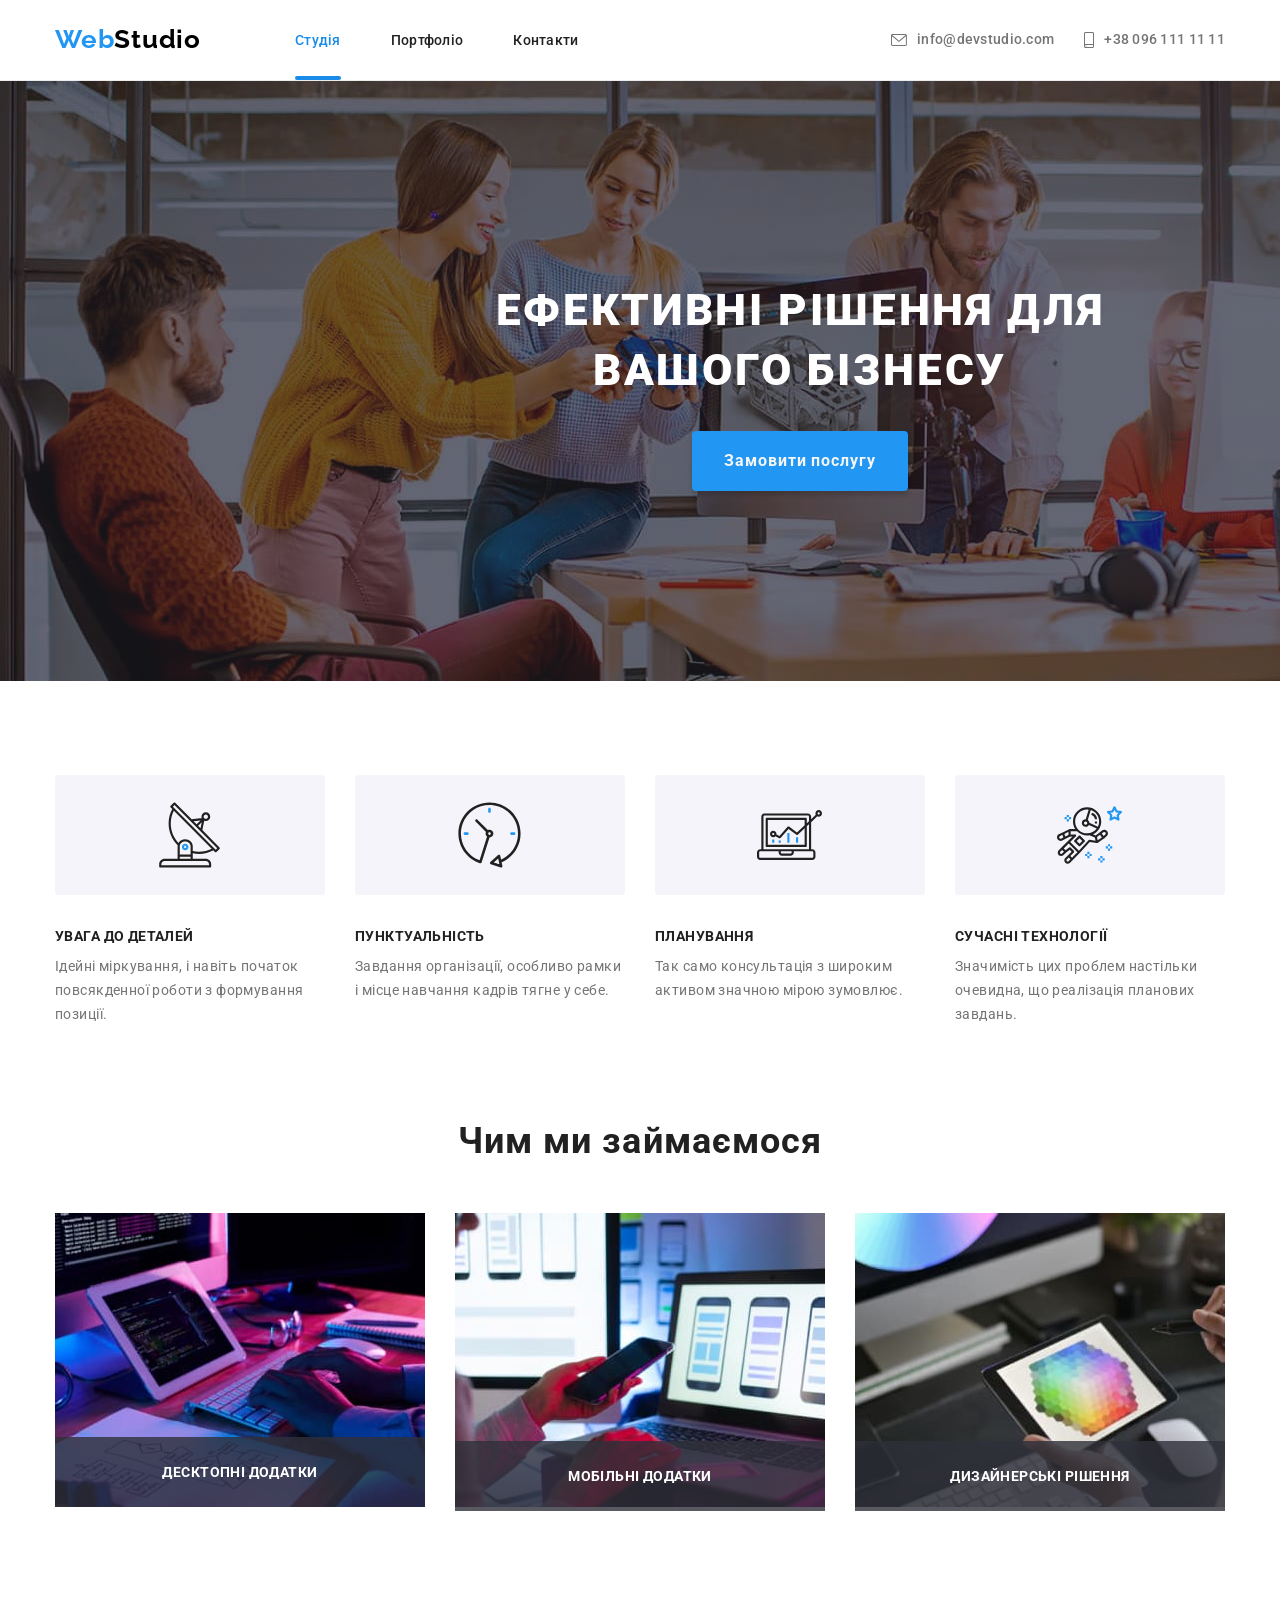
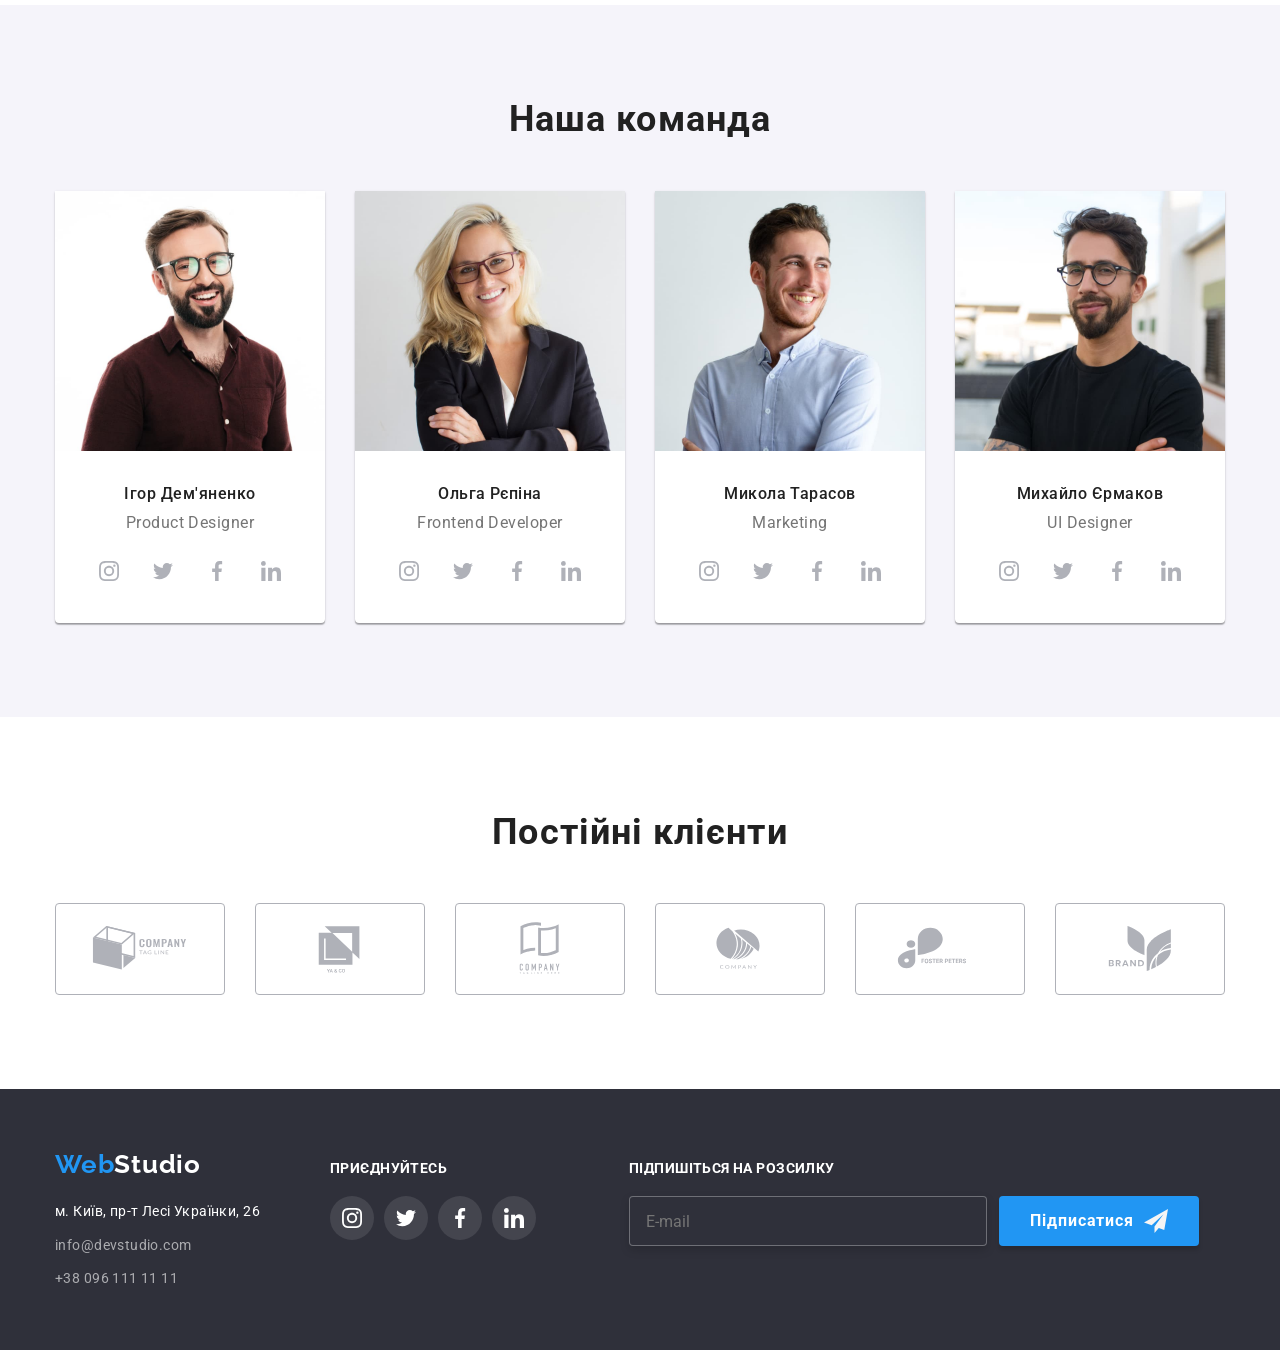
==== index.html @ 802000c1 "Initial commit" ====
<!DOCTYPE html>
<html lang="uk">

<head>
  <meta charset="UTF-8">
  <meta http-equiv="X-UA-Compatible" content="IE=edge">
  <meta name="viewport" content="width=device-width, initial-scale=1.0">
  <title>homework</title>
  <link rel="preconnect" href="https://fonts.googleapis.com">
  <link rel="preconnect" href="https://fonts.gstatic.com" crossorigin>
  <link href="https://fonts.googleapis.com/css2?family=Raleway:wght@700&family=Roboto:wght@400;500;700;900&display=swap"
    rel="stylesheet">
  <link rel="stylesheet" href="https://cdnjs.cloudflare.com/ajax/libs/modern-normalize/1.0.0/modern-normalize.min.css">
  <link rel="stylesheet" href="./css/styles.css">
</head>





<body>

  <!--head-->


  <header class="border">

    <div class="container">
      <nav class="menu">
        <a class="logo-sait" href="./index.html"> <span style="color: #2196F3;">Web</span>Studio
        </a>
        <ul class="nav-item">
          <li class="item"><a class="nav-item-text current" href="./index.html">Студія</a></li>
          <li class="item"><a class="nav-item-text " href="./portfolio.html">Портфоліо</a></li>
          <li class="item"><a class="nav-item-text " href="#">Контакти</a></li>
        </ul>

        <ul class="conts">

          <li class="contacts-item">

            <a class="contacts-text " href="mailto:info@devstudio.com">
              <svg class="icon-heder " Width="16" Height="12">
                <use href="./img/symbol-defs.svg#icon-mail"></use>
              </svg>

              info@devstudio.com
            </a>
          </li>

          <li class="contacts-item">

            <a class="contacts-text" href="tel:+380961111111">
              <svg class=" wewr icon-heder " Width="10" Height="16">
                <use href="./img/symbol-defs.svg#icon-tel"></use>
              </svg>
              +38 096 111 11 11
            </a>
          </li>
        </ul>

      </nav>
    </div>

  </header>


  <!--main-->

  <main>
    <section class="hero-section">
      <div class="container">
        <h1 class="hero-text">Ефективні рішення для вашого бізнесу</h1>
        <button class="main-batton" data-modal-open type="button">Замовити послугу</button>
      </div>
    </section>




    <section class="peculiarities">
      <div class="container">
        <ul class="marker">

          <li class="ddd">
            <div class="dddd">
              <svg class="icon-rectangle">
                <use class="aaa" width="65" height="70" href="./img/symbol-features.svg#icon-antenna">
                </use>
              </svg>
            </div>
            <h3 class="h3-text">увага до деталей</h3>
            <p class="p">Ідейні міркування, і навіть початок повсякденної роботи з формування позиції.</p>
          </li>



          <li class="ddd">
            <div class="dddd">
              <svg class="icon-rectangle">
                <use class="aaa" width="65" height="70" href="./img/symbol-features.svg#icon-clock">
                </use>
              </svg>
            </div>
            <h3 class="h3-text">пунктуальність</h3>
            <p class="p">Завдання організації, особливо рамки і місце навчання кадрів тягне у себе.</p>
          </li>


          <li class="ddd">
            <div class="dddd">
              <svg class="icon-rectangle">
                <use class="aaa" width="65" height="70" href="./img/symbol-features.svg#icon-diagram">
                </use>
              </svg>
            </div>
            <h3 class="h3-text">планування</h3>
            <p class="p">Так само консультація з широким активом значною мірою зумовлює.</p>
          </li>



          <li class="ddd">
            <div class="dddd">
              <svg class="icon-rectangle">
                <use class="aaa" width="65" height="70" href="./img/symbol-features.svg#icon-astronaut">
                </use>
              </svg>
            </div>
            <h3 class="h3-text">сучасні технології</h3>
            <p class="p">Значимість цих проблем настільки очевидна, що реалізація планових завдань.</p>
          </li>
        </ul>
      </div>
    </section>



    <!--Чим ми займаємося-->
    <section class="What">
      <div class="container">
        <h2 class="h2-text">Чим ми займаємося</h2>
        <ul class="foto">

          <li>
            <div class="product-thumb">

              <h2 class="decor-img">Десктопні додатки</h2>
              <img src="./img/web1.jpg" alt="Чим ми займаємося" width=370 height="294">

            </div>


          </li>

          <div class="product-thumb">
            <h2 class="decor-img">Мобільні додатки</h2>
            <li><img src="./img/web2.jpg" alt="Чим ми займаємося" width=370 height="294"></li>
          </div>


          <div class="product-thumb">

            <h2 class="decor-img">Дизайнерські рішення</h2>
            <li><img src="./img/web3.jpg" alt="Чим ми займаємося" width=370 height="294"></li>

          </div>

        </ul>
      </div>
    </section>

    <!--Наша команда-->

    <section class="team">
      <div class="container">
        <h2 class="our-team">Наша команда</h2>


        <div class="rrr">
          <li class="team-foto"><img src="./img/igor.jpg" alt="Наша команда" width="270" height="260">
            <p class="name-team">Ігор Дем'яненко</p>
            <h3 class="team-professions">Product Designer</h3>





            <ul class="team-socials">
              <li class="team-socials-item">
                <a href="#" class="team-socials-link">

                  <svg class="team-socials-icon" width=20 height=20>
                    <use href="./img/symbol-social.svg#icon-instagram"></use>
                  </svg>

                </a>
              </li>

              <li class="team-socials-item">
                <a href="#" class="team-socials-link">

                  <svg class="team-socials-icon" width=20 height=20>
                    <use href="./img/symbol-social.svg#icon-twitter"></use>
                  </svg>

                </a>
              </li>

              <li class="team-socials-item">
                <a href="#" class="team-socials-link">

                  <svg class="team-socials-icon" width=20 height=20>
                    <use href="./img/symbol-social.svg#icon-facebook"></use>
                  </svg>

                </a>
              </li>

              <li class="team-socials-item">
                <a href="#" class="team-socials-link">

                  <svg class="team-socials-icon" width=20 height=20>
                    <use href="./img/symbol-social.svg#icon-linkedin"></use>
                  </svg>

                </a>
              </li>

            </ul>



          <li class="team-foto"><img src="./img/olga.jpg" alt="Наша команда" width="270" height="260">
            <p class="name-team">Ольга Рєпіна</p>
            <h3 class="team-professions">Frontend Developer</h3>
            <ul class="team-socials">
              <li class="team-socials-item">
                <a href="#" class="team-socials-link">

                  <svg class="team-socials-icon" width=20 height=20>
                    <use href="./img/symbol-social.svg#icon-instagram"></use>
                  </svg>

                </a>
              </li>

              <li class="team-socials-item">
                <a href="#" class="team-socials-link">

                  <svg class="team-socials-icon" width=20 height=20>
                    <use href="./img/symbol-social.svg#icon-twitter"></use>
                  </svg>

                </a>
              </li>

              <li class="team-socials-item">
                <a href="#" class="team-socials-link">

                  <svg class="team-socials-icon" width=20 height=20>
                    <use href="./img/symbol-social.svg#icon-facebook"></use>
                  </svg>

                </a>
              </li>

              <li class="team-socials-item">
                <a href="#" class="team-socials-link">

                  <svg class="team-socials-icon" width=20 height=20>
                    <use href="./img/symbol-social.svg#icon-linkedin"></use>
                  </svg>

                </a>
              </li>

            </ul>

          </li>


          <li class="team-foto"><img src="./img/mykola.jpg" alt="Наша команда" width="270" height="260">
            <p class="name-team">Микола Тарасов</p>
            <h3 class="team-professions">Marketing</h3>
            <ul class="team-socials">
              <li class="team-socials-item">
                <a href="#" class="team-socials-link">

                  <svg class="team-socials-icon" width=20 height=20>
                    <use href="./img/symbol-social.svg#icon-instagram"></use>
                  </svg>

                </a>
              </li>

              <li class="team-socials-item">
                <a href="#" class="team-socials-link">

                  <svg class="team-socials-icon" width=20 height=20>
                    <use href="./img/symbol-social.svg#icon-twitter"></use>
                  </svg>

                </a>
              </li>

              <li class="team-socials-item">
                <a href="#" class="team-socials-link">

                  <svg class="team-socials-icon" width=20 height=20>
                    <use href="./img/symbol-social.svg#icon-facebook"></use>
                  </svg>

                </a>
              </li>

              <li class="team-socials-item">
                <a href="#" class="team-socials-link">

                  <svg class="team-socials-icon" width=20 height=20>
                    <use href="./img/symbol-social.svg#icon-linkedin"></use>
                  </svg>

                </a>
              </li>

            </ul>
          </li>

          <li class="team-foto"><img src="./img/myxailo.jpg" alt="Наша команда" width="270" height="260">
            <p class="name-team">Михайло Єрмаков</p>
            <h3 class="team-professions">UI Designer</h3>

            <ul class="team-socials">

              <li class="team-socials-item">
                <a href="#" class="team-socials-link">
                  <svg class="team-socials-icon" width=20 height=20>
                    <use href="./img/symbol-social.svg#icon-instagram"></use>
                  </svg>
                </a>
              </li>

              <li class="team-socials-item">
                <a href="#" class="team-socials-link">
                  <svg class="team-socials-icon" width=20 height=20>
                    <use href="./img/symbol-social.svg#icon-twitter"></use>
                  </svg>
                </a>
              </li>

              <li class="team-socials-item">
                <a href="#" class="team-socials-link">
                  <svg class="team-socials-icon" width=20 height=20>
                    <use href="./img/symbol-social.svg#icon-facebook"></use>
                  </svg>
                </a>
              </li>

              <li class="team-socials-item">
                <a href="#" class="team-socials-link">
                  <svg class="team-socials-icon" width=20 height=20>
                    <use href="./img/symbol-social.svg#icon-linkedin"></use>
                  </svg>
                </a>
              </li>
            </ul>
          </li>
        </div>
    </section>



    <section class="ikn">
      <div class="container">
        <h2 class="ikns">Постійні клієнти</h2>

        <ul class="clients-list">

          <li class="clients">
            <a class="clients-link" href="#" target="_blank">
              <svg class="icon-company" width="106" height="60">
                <use href="./img/symbol-clients.svg#icon-Logo6"></use>
              </svg>
            </a>
          </li>

          <li class="clients">
            <a class="clients-link" href="#" target="_blank">
              <svg class="icon-company" width="106" height="60">
                <use href="./img/symbol-clients.svg#icon-Logo1"></use>
              </svg>
            </a>
          </li>

          <li class="clients">
            <a class="clients-link" href="#" target="_blank">
              <svg class="icon-company" width="106" height="60">
                <use href="./img/symbol-clients.svg#icon-Logo2"></use>
              </svg>
            </a>
          </li>

          <li class="clients">
            <a class="clients-link" href="#" target="_blank">
              <svg class="icon-company" width="106" height="60">
                <use href="./img/symbol-clients.svg#icon-Logo3"></use>
              </svg>
            </a>
          </li>

          <li class="clients">
            <a class="clients-link" href="#" target="_blank">
              <svg class="icon-company" width="106" height="60">
                <use href="./img/symbol-clients.svg#icon-Logo4"></use>
              </svg>
            </a>
          </li>

          <li class="clients">
            <a class="clients-link" href="#" target="_blank">
              <svg class="icon-company" width="106" height="60">
                <use href="./img/symbol-clients.svg#icon-Logo5"></use>
              </svg>
            </a>
          </li>

        </ul>
      </div>

    </section>


    <!--footer-->

    <footer class="address">


      <div class="container">
        <div class="footer-socials">
          <div class="adress-items">
            <a class="logo-nav-address" href="./index.html"> <span style="color: #2196F3;">Web</span>Studio </a>
            <ul class="contacts">
              <li class="cont"><a class="cont-address-text" href="https://goo.gl/maps/hf1jpu9bbmZNbc6U8" target="_blank"
                  rel="noopener norreffer">м. Київ, пр-т Лесі
                  Українки, 26</a></li>
              <li class="cont"><a class="cont-mail-text" href="mailto:info@devstudio.com">info@devstudio.com</a></li>
              <li class="cont"><a class="cont-tel-tex" href="tel:+380961111111">+38 096 111 11 11</a></li>
            </ul>
          </div>



          <div class="conect-items">
            <p>приєднуйтесь</p>
            <ul class="connect-list">
              <li class="connect-item">
                <a href="#" class="connect-link">
                  <svg width=20 height=20>
                    <use href="./img/symbol-social.svg#icon-instagram"></use>
                  </svg>
                </a>
              </li>

              <li class="connect-item">
                <a href="#" class="connect-link">
                  <svg width=20 height=20>
                    <use href="./img/symbol-social.svg#icon-twitter"></use>
                  </svg>
                </a>
              </li>

              <li class="connect-item">
                <a href="#" class="connect-link">
                  <svg width=20 height=20>
                    <use href="./img/symbol-social.svg#icon-facebook"></use>
                  </svg>
                </a>
              </li>

              <li class="connect-item">
                <a href="#" class="connect-link">
                  <svg width=20 height=20>
                    <use href="./img/symbol-social.svg#icon-linkedin"></use>
                  </svg>
                </a>
              </li>
            </ul>
          </div>


          <div class="form-email">
            <p>Підпишіться на розсилку</p>
            <div class="forms-button">
              <form action="name">
                <label for="mail">
                  <input class="mmm" type="email" name="mail" id="mail" placeholder="E-mail" />
                </label>
              </form>
              <button class="form-batton" type="submit">Підписатися
                <svg width=24 height=24>
                  <use href="./img/symbol-clients.svg#icon-send"></use>
                </svg></button>
            </div>
          </div>
        </div>




    </footer>

    <div class="backdrop is-hidden" data-modal>
      <div class="modal">
        <strong class="modal-text">Залиште свої дані, ми вам передзвонимо</strong>

        <form class="contact-form" name="contact-form">
          <label for="name">
            <span class="form-label"> Ім 'я </span>
            <span class="contact-form-box">
              <input class="form-input" type="text" name="name" id="name" />
              <svg class="contact-form-icon" width=18 height=18>
                <use href="./img/symbol-clients.svg#icon-person-black"></use>
              </svg>
            </span>
          </label>

          <label for="phone">
            <span class="form-label"> Телефон </span>
            <span class="contact-form-box">
              <input class="form-input" type="text" name="phone" id="phone" />
              <svg class="contact-form-icon" width=18 height=18>
                <use href="./img/symbol-clients.svg#icon-phone-black"></use>
              </svg>
            </span>

          </label>

          <label for="email">
            <span class="form-label"> Пошта </span>
            <span class="contact-form-box">
              <input class="form-input" type="text" name="email" id="email" />
              <svg class="contact-form-icon" width=18 height=18>
                <use href="./img/symbol-clients.svg#icon-email-black"></use>
              </svg>
            </span>
          </label>

          <label for="texterea">
            <span class="form-label"> Коментар </span>
            <textarea class="form-input-texterea form-input" id="texterea" placeholder="Введіть текст"></textarea>
          </label>




          <label class="contact-form-accept" for="accept">
            <input class="contact-form-checkbox" type="checkbox" name="accept" id="accept">
            <span class="checkbox-checked"></span>
            <span class="contact-form-text">Погоджуюся з розсилкою та приймаю
              <a class="contact-form-link" href="#">Умови договору</a>
            </span>
          </label>

          <button class="form-batton-modal" type="submit">Відправити</button>



        </form>


        <buttom class="btn-modal-close" data-modal-close>
          <svg class="modal-close-icon" href="#" width="18" height="18">
            <use href="./img/symbol-features.svg#icon-close"></use>
          </svg>
        </buttom>
      </div>
    </div>

    <script src="./js/modal.js"></script>
</body>

</html>
---- css/styles.css ----
:root {
  --best-color1: #2196f3;
  --best-color2: #f5f5f5;
  --best-color3: #212121;
  --best-color4: #757575;
  --best-color5: #f5f4fa;
  --best-color6: #2f303a;
  --best-color7: #000000;
  --best-color8: #ffffff;
  --best-color9: #ffffff99;
  --best-color10: #e60909;
}

/* reset */
h1,
h2,
h3,
h4,
h5,
h6,
p,
ul {
  margin: 0;
  padding: 0;
}
body {
  background-color: var(--best-color8);
  font-family: "Roboto", sans-serif;
  color: var(--best-color3);
  text-decoration: none;
}
.border {
  border-bottom-width: 1px;
  border-bottom-style: solid;
  border-bottom-color: #ececec;
}

.container {
  width: 1200px;
  margin: 0 auto;
  padding-left: 15px;
  padding-right: 15px;
}
.menu {
  display: flex;
  align-items: center;
  margin: auto;
}

.logo-sait {
  padding-top: 24px;
  padding-bottom: 25px;
  display: flex;
  font-family: "Raleway", sans-serif;
  font-size: 26px;
  font-weight: 700;
  line-height: 1.19;
  letter-spacing: 0.03em;
  color: var(--best-color7);
  text-decoration: none;
  font-style: normal;
  line-height: 31px;
}

.nav-item {
  margin-left: 94px;
  font-weight: 500;
  align-items: center;
  display: flex;
  list-style-type: none;
}
.nav-item-text {
  padding: 32px 0;
  font-family: "Roboto", sans-serif;
  text-decoration: none;
  color: var(--best-color3);
  font-style: normal;
  font-size: 14px;
  line-height: 1.14;
  letter-spacing: 0.02em;
  transition: color 250ms cubic-bezier(0.4, 0, 0.2, 1);
}

.nav-item-text.current {
  color: #188ce8;
  position: relative;
}
.current:after {
  content: "";
  position: absolute;
  background: #188ce8;
  border-radius: 2px;
  height: 4px;
  width: 100%;
  left: 0%;
  bottom: 0%;
}

.nav-item .item + .item {
  margin-left: 50px;
}
.nav-item-text:focus {
  color: var(--best-color1);
}
.nav-item-text:hover {
  color: var(--best-color1);
}

/* mail-tel*/

.conts {
  margin-left: auto;
  display: flex;
  align-items: center;
}
.conts .contacts-item + .contacts-item {
  margin-left: 30px;
}

.conect-items {
  display: inline-block;
  text-decoration: none;
}

.contacts-text {
  padding: 32px 0;
  fill: #757575;
  display: flex;
  align-items: center;
  text-decoration: none;
  font-family: "Roboto", sans-serif;
  font-size: 14px;
  font-weight: 500;
  line-height: 1.14;
  letter-spacing: 0.02em;
  text-align: left;
  color: var(--best-color4);
  transition: color 900ms cubic-bezier(0.4, 0, 0.2, 1),
    fill 250ms cubic-bezier(0.4, 0, 0.2, 1);
}

li.contacts-item {
  list-style-type: none;
}

.icon-heder {
  fill: #757575;
  display: flex;
  margin-right: 10px;
  transition: fill 250ms cubic-bezier(0.4, 0, 0.2, 1);
}

.icon-heder:hover {
  fill: #2196f3;
  color: var(--best-color1);
}

.contacts-text:hover {
  fill: #2196f3;
  color: var(--best-color1);
}

.contacts-text:focus {
  fill: #2196f3;
  color: var(--best-color1);
}

/* Ефективні рішення для вашого бізнесу */

.hero-section {
  background-repeat: no-repeat;
  width: 1600px;
  height: 600px;
  margin: 0 auto;
  background-color: #c4c4c4;
  background-image: linear-gradient(
      rgba(47, 48, 58, 0.4),
      rgba(47, 48, 58, 0.4)
    ),
    url(../img/team.jpg);
  border-top-width: 3px;
  padding-top: 200px;
  padding-bottom: 200px;
}

.hero-text {
  text-transform: uppercase;
  color: white;
  font-size: 44px;
  font-weight: 900;
  line-height: 1.36;
  letter-spacing: 0.06em;
  text-align: center;
  max-width: 696px;
  margin: auto;
}

.main-batton {
  display: block;
  margin: 0 auto;
  font-family: "roboto";
  border-radius: 4px;
  padding: 15px 32px;
  font-size: 16px;
  font-weight: 700;
  line-height: 1.87;
  letter-spacing: 0.06em;
  text-align: center;
  cursor: pointer;
  text-decoration: none;
  margin-top: 30px;
  border: none;
  background-color: var(--best-color1);
  border-color: var(--brand-color1);
  color: var(--best-color2);
  box-shadow: 0px 4px 4px rgba(0, 0, 0, 0.15);
  transition: background-color 250ms cubic-bezier(0.4, 0, 0.2, 1);
}

.main-batton:focus {
  border-radius: 4px;
  background-color: #188ce8;
}
.main-batton:hover {
  background-color: #188ce8;
  box-shadow: 0px 4px 4px rgba(0, 0, 0, 0.15);
}
.main-batton:active {
  background-color: #188ce8;
}

.marker {
  gap: 30px;
  display: flex;
  list-style-type: none;
}
.peculiarities {
  padding-bottom: 94px;
  padding-top: 94px;
  display: block;
}

/*Чим ми займаємося */

.icon-rectangle {
  padding: 25px 102px 25px 102px;
  width: 270px;
  height: 120px;
  background: #f5f4fa;
  border-radius: 4px;
}
.What {
  padding-bottom: 94px;
}
.h3-text {
  margin-top: 30px;
  font-family: "Roboto", sans-serif;
  font-size: 14px;
  font-weight: 700;
  line-height: 1.14;
  letter-spacing: 0.03em;
  text-align: left;
  color: var(--best-color3);
  text-transform: uppercase;
  margin-bottom: 10px;
}

.p {
  font-family: "Roboto", sans-serif;
  font-size: 14px;
  line-height: 1.71;
  letter-spacing: 0.03em;
  text-align: left;
  color: var(--best-color4);
  width: 270px;
}
.foto {
  gap: 30px;
}
.h2-text {
  margin-bottom: 50px;
  font-family: "Roboto", sans-serif;
  font-size: 36px;
  font-weight: 700;
  line-height: 1.16;
  letter-spacing: 0.03em;
  text-align: center;
  color: var(--best-color3);
  text-align: center;
}

.product-thumb {
  position: relative;
  display: flex;
  align-items: center;
  justify-content: center;
}

.product-thumb::before {
  display: inline-block;
  position: absolute;
  content: "";
  width: 100%;
  height: 70px;
  bottom: 0%;
  background-color: rgba(47, 48, 58, 0.8);
}
.decor-img {
  font-family: "Roboto";
  font-style: normal;
  font-weight: 700;
  font-size: 14px;
  line-height: 16px;
  text-align: center;
  letter-spacing: 0.03em;
  text-transform: uppercase;
  bottom: 27px;
  color: #ffffff;

  position: absolute;
}

/* Наша команда*/

.team {
  padding-top: 94px;
  padding-bottom: 94px;
}

.team-foto {
  box-shadow: 0px 1px 3px rgba(0, 0, 0, 0.12), 0px 1px 1px rgba(0, 0, 0, 0.14),
    0px 2px 1px rgba(0, 0, 0, 0.2);
  border-radius: 0px 0px 4px 4px;
  background-color: #ffffff;
  list-style-type: none;
}
.rrr {
  gap: 30px;
  display: flex;
}
.our-team {
  font-family: "Roboto", sans-serif;
  font-size: 36px;
  font-weight: 700;
  line-height: 1.16;
  letter-spacing: 0.03em;
  text-align: center;
  color: var(--best-color3);
  margin-bottom: 50px;
}
.name-team {
  padding-top: 30px;
  margin-bottom: 10px;
  font-family: "Roboto", sans-serif;
  font-size: 16px;
  font-weight: 500;
  line-height: 1.18;
  letter-spacing: 0.03em;
  text-align: center;
  color: var(--best-color3);
}
.team-professions {
  font-family: "Roboto", sans-serif;
  font-size: 16px;
  font-weight: 400;
  line-height: 1.18;
  letter-spacing: 0.03em;
  text-align: center;
  color: var(--best-color4);
}
.address {
  padding-top: 60px;
  padding-bottom: 60px;
  background-color: var(--best-color6);
}
.logo-nav-address {
  font-family: "Raleway", sans-serif;
  font-size: 26px;
  font-weight: 700;
  line-height: 1.19;
  letter-spacing: 0.03em;
  text-align: left;
  color: var(--best-color8);
  text-decoration: none;
  font-style: normal;
  margin-bottom: 20px;
  display: block;
}
.contacts {
  list-style-type: none;
  font-style: normal;
  display: block;
}

.cont-address-text {
  text-decoration: none;
  font-family: "Roboto", sans-serif;
  font-size: 14px;
  font-weight: 400;
  line-height: 1.71;
  letter-spacing: 0.03em;
  text-align: left;
  color: var(--best-color8);
}
.contacts :not(:last-child) {
  margin-bottom: 9px;
}

.cont-mail-text {
  text-decoration: none;
  height: 21px;
  width: 231px;
  left: 215px;
  top: 2235px;
  border-radius: nullpx;
  color: var(--best-color9);
  font-family: "Roboto", sans-serif;
  font-style: normal;
  font-weight: 400;
  font-size: 14px;
  line-height: 24px;
  letter-spacing: 0.03em;
}
.cont-tel-tex {
  text-decoration: none;
  height: 21px;
  width: 231px;
  left: 215px;
  top: 2235px;
  border-radius: nullpx;
  color: var(--best-color9);
  font-family: "Roboto", sans-serif;
  font-style: normal;
  font-weight: 400;
  font-size: 14px;
  line-height: 24px;

  letter-spacing: 0.03em;
}
.batton-portfolio {
  display: block;
  justify-content: center;
  display: flex;
  list-style-type: none;
  margin-bottom: 50px;
}
.batton-portfolio .qq + .qq {
  margin-left: 8px;
}
.prodjects {
  padding-top: 94px;
  padding-bottom: 94px;
}
.portfolio-batton:hover {
  color: var(--best-color8);
  background-color: var(--best-color1);
}
.portfolio-batton:active {
  cursor: pointer;
  color: var(--best-color8);
  background-color: var(--best-color1);
  font-family: "Roboto", sans-serif;
  font-size: 16px;
  font-weight: 500;
  line-height: 1.62;
  letter-spacing: 0.03em;
  text-align: center;
  border-style: none;
}
.portfolio-batton {
  border-radius: 4px;
  padding-left: 22px;
  padding-right: 22px;
  padding-top: 6px;
  padding-bottom: 6px;
  background-color: var(--best-color5);
  font-family: "Roboto", sans-serif;
  font-size: 16px;
  font-weight: 500;
  line-height: 1.62;
  letter-spacing: 0.03em;
  text-align: center;
  color: var(--best-color3);
  cursor: pointer;
  border: none;
  transition: color 250ms cubic-bezier(0.4, 0, 0.2, 1);
}

.portfolio-batton {
  transition: background-color 250ms cubic-bezier(0.4, 0, 0.2, 1);
}
.portfolio-batton:hover {
  box-shadow: 0px 3px 1px rgba(0, 0, 0, 0.1), 0px 1px 2px rgba(0, 0, 0, 0.08),
    0px 2px 2px rgba(0, 0, 0, 0.12);
}
.portfolio-batton:focus {
  border-radius: 4px;
  color: var(--best-color8);
  background-color: var(--best-color1);
}

.img {
  flex-wrap: wrap;
  display: flex;
  list-style-type: none;
  gap: 30px;
}
.img-shad {
  transition: color 250ms cubic-bezier(0.4, 0, 0.2, 1);
}
.img-shad-top {
  transition: box-shadow 250ms cubic-bezier(0.4, 0, 0.2, 1);
  list-style-type: none;
  text-decoration: none;
  display: block;
}

.img-wrapper {
  position: relative;
  overflow: hidden;
}

.opis {
  position: absolute;
  width: 322px;
  height: 168px;
  left: 239px;
  top: 323px;
  font-family: "Roboto";
  font-style: normal;
  font-weight: 400;
  font-size: 18px;
  line-height: 28px;
  letter-spacing: 0.03em;

  top: 0;
  left: 0;
  width: 100%;
  height: 100%;
  color: #ffffff;
  padding-top: 63px;
  padding-left: 24px;
  background-color: rgba(33, 150, 243, 0.9);
  overflow: auto;
  transform: translateY(100%);
  transition: transform 250ms linear;
}

.img-shad-top:hover .opis {
  transform: translateY(0%);
}

.img-shad-top:focus .opis {
  transform: translateY(0%);
}

.img-shad-top:hover {
  box-shadow: 0px 1px 1px rgba(0, 0, 0, 0.12), 0px 4px 4px rgba(0, 0, 0, 0.06),
    1px 4px 6px rgba(0, 0, 0, 0.16);
}

.img-shad-top:focus {
  box-shadow: 0px 1px 1px rgba(0, 0, 0, 0.12), 0px 4px 4px rgba(0, 0, 0, 0.06),
    1px 4px 6px rgba(0, 0, 0, 0.16);
}

.img-top {
  display: block;
  max-width: 100%;
  height: auto;
}
.img-structur {
  padding: 20px 24px;
  border: 1px solid #eeeeee;
  border-top: none;
}
.project-text {
  font-family: "Roboto", sans-serif;
  font-size: 18px;
  font-weight: 700;
  line-height: 2;
  letter-spacing: 0.06em;
  text-align: left;
  color: var(--best-color3);
}
.work {
  margin-top: 4px;
  font-family: "Roboto", sans-serif;
  font-size: 16px;
  font-weight: 400;
  line-height: 1.87;
  letter-spacing: 0.03em;
  text-align: left;
  color: var(--best-color4);
}

.foto {
  display: flex;
  list-style-type: none;
}
.team {
  background-color: var(--best-color5);
}

.one {
  flex: content;
}

.clients-list {
  display: flex;
  justify-content: center;
  align-items: center;
  gap: 30px;
  list-style: none;
  margin: 0;
  padding: 0;
  border: 0;
  font-size: 100%;
  font: inherit;
  vertical-align: baseline;
}

/* постійнй кклієнти*/

.ikn {
  padding-top: 94px;
  padding-bottom: 94px;
}

.ikns {
  margin-bottom: 50px;
  text-align: center;
  font-family: "Roboto";
  font-style: normal;
  font-weight: 700;
  font-size: 36px;
  line-height: 42px;
  text-align: center;
  letter-spacing: 0.03em;

  color: #212121;
}

.clients-link {
  cursor: pointer;
  border: 1px solid #afb1b8;
  border-radius: 4px;
  display: flex;
  justify-content: center;
  align-items: center;
  fill: #afb1b8;
  width: 170px;
  height: 92px;
}
.clients-link {
  transition: fill 250ms cubic-bezier(0.4, 0, 0.2, 1),
    border-color 250ms cubic-bezier(0.4, 0, 0.2, 1);
}

.clients-link:focus {
  border: 1px solid #2196f3;
  fill: #2196f3;
}
.clients-link:hover {
  border: 1px solid #2196f3;
  fill: #2196f3;
}

.team-socials {
  gap: 10px;
  list-style: none;
  display: flex;
  justify-content: center;
  margin: 16px 0px 30px 0px;
}
.team-socials-item {
  width: 44px;
  height: 44px;
}
.team-socials-link {
  display: flex;
  justify-content: center;
  align-items: center;
  width: 100%;
  height: 100%;
  background-color: #ffffff;
  border-radius: 50%;
  transition: background-color 250ms cubic-bezier(0.4, 0, 0.2, 1);
}

.team-socials-icon {
  fill: #afb1b8;
  transition: fill 250ms cubic-bezier(0.4, 0, 0.2, 1);
}

.team-socials-icon:hover {
  fill: #ffffff;
}
.team-socials-link:hover {
  background-color: #2196f3;
}
.team-socials-link:hover .team-socials-icon {
  fill: #ffffff;
}
.team-socials-link:focus .team-socials-icon {
  fill: #ffffff;
}
.team-socials-link:focus {
  background-color: #2196f3;
}

.footer-socials {
  display: flex;
  align-items: baseline;
}

.adress-items {
  margin-right: 70px;
}
.conect-items {
  margin-right: 93px;
  color: white;
  text-transform: uppercase;
  font-family: Roboto;
  font-size: 14px;
  font-weight: 700;
  line-height: 16px;
  letter-spacing: 0.03em;
  text-align: left;
}
.connect-list {
  list-style: none;
  display: flex;
  margin-top: 20px;
  gap: 10px;
}
.connect-link {
  fill: white;
  border-radius: 50%;
  background-color: #ffffff1a;
  padding: 12;
  display: flex;
  padding: 12px;
  margin: 0px;
  transition: background-color 250ms cubic-bezier(0.4, 0, 0.2, 1);
}
.connect-link:hover {
  background-color: #2196f3;
}
.connect-link:focus {
  background-color: #2196f3;
}

.backdrop {
  position: fixed;
  top: 0;
  left: 0;
  width: 100%;
  height: 100%;
  background: rgba(0, 0, 0, 0.2);
  z-index: 100;
  transition: opacity 250ms linear, visibility 250ms linear;
}
.backdrop.is-hidden {
  visibility: hidden;
  opacity: 0;
  pointer-events: none;
}
.modal {
  position: absolute;
  width: 528px;
  height: 581px;
  background-color: #ffffff;
  top: 50%;
  left: 50%;
  transform: translate(-50%, -50%);
  padding: 40px;
}

.modal-text {
  font-weight: 700;
  font-size: 20px;
  line-height: calc(23 / 20);
  text-align: center;
  letter-spacing: 0.03em;
  display: block;
  color: #212121;
  margin-bottom: 12px;
}

.form-email {
  font-family: "Roboto";
  font-style: normal;
  font-weight: 700;
  font-size: 14px;
  line-height: 16px;
  letter-spacing: 0.03em;
  text-transform: uppercase;
  color: #ffffff;
}
.form-batton {
  width: 200px;
  height: 50px;
  left: 1213px;
  top: 2794px;
  background: #2196f3;
  box-shadow: 0px 4px 4px rgba(0, 0, 0, 0.15);
  border-radius: 4px;
  font-family: "Roboto";
  font-style: normal;
  font-weight: 700;
  font-size: 16px;
  line-height: 30px;
  display: flex;
  align-items: center;
  justify-content: center;
  text-align: center;
  letter-spacing: 0.06em;
  color: #ffffff;
  fill: var(--best-color2);
  gap: 10px;
  transition: background-color 250ms cubic-bezier(0.4, 0, 0.2, 1);
  cursor: pointer;
  border: none;
}
.form-batton:focus {
  border-radius: 4px;
  background-color: #188ce8;
}
.form-batton:hover {
  background-color: #188ce8;
  box-shadow: 0px 4px 4px rgba(0, 0, 0, 0.15);
}
.form-batton:active {
  background-color: #188ce8;
}

.forms-button {
  display: flex;
  align-items: center;
  gap: 12px;
  margin-top: 20px;
}
.mmm {
  box-sizing: border-box;
  justify-items: center;
  align-items: center;
  width: 358px;
  height: 50px;
  left: 815px;
  top: 2784px;
  background-color: #2f303a;
  border: 1px solid rgba(255, 255, 255, 0.3);
  filter: drop-shadow(0px 4px 4px rgba(0, 0, 0, 0.15));
  border-radius: 4px;
  font-family: "Roboto";
  font-style: normal;
  font-weight: 400;
  font-size: 16px;
  padding: 0 16px;
  cursor: pointer;
}
.mmm:focus {
  border: var(--best-color1) 1px solid;
  transition: border-color 250ms cubic-bezier(0.4, 0, 0.2, 1);
}
.mmm:hover {
  border: var(--best-color1) 1px solid;
  transition: border-color 250ms cubic-bezier(0.4, 0, 0.2, 1);
}

.contact-form {
  flex-wrap: wrap;
  display: flex;
}
.form-input {
  box-sizing: border-box;
  width: 448px;
  height: 40px;
  display: block;
  border: 1px solid rgba(33, 33, 33, 0.2);
  border-radius: 4px;
  cursor: pointer;
  padding: 11px 42px;
  margin-bottom: 10px;
  transition: border 250ms cubic-bezier(0.4, 0, 0.2, 1);
}

.form-input:focus, .form-input:hover {
  border: 1px solid #2196F3;
}
.form-input:focus ~ .contact-form-icon, .form-input:hover ~ .contact-form-icon {
  fill: #2196F3;
}

.form-input-texterea {
  box-sizing: border-box;
  width: 448px;
  height: 120px;
  display: block;
  border: 1px solid rgba(33, 33, 33, 0.2);
  border-radius: 4px;
  cursor: pointer;
  resize: none;
  padding: 12px 16px;
  margin-bottom: 20px;
  transition: border 250ms cubic-bezier(0.4, 0, 0.2, 1);
}
.form-input-texterea::placeholder {
  font-weight: 400;
  font-size: 12px;
  line-height: 14px;
  letter-spacing: 0.01em;
  color: rgba(117, 117, 117, 0.5);
}
.form-label {
  font-size: 12px;
  line-height: calc(14 / 12);
  letter-spacing: 0.01em;
  color: #757575;
  display: block;
  margin-bottom: 4px;
}
.contact-form-box {
  display: block;
  position: relative;
}

.form-batton-modal {
  width: 200px;
  height: 50px;
  border-radius: 4px;
  font-weight: 700;
  letter-spacing: 0.06em;
  cursor: pointer;
  border: none;
  display: block;
  margin: 0 auto;
  color: var(--best-color2);
  box-shadow: 0px 4px 4px rgba(0, 0, 0, 0.15);
  transition: background-color 250ms cubic-bezier(0.4, 0, 0.2, 1);
  background-color: var(--best-color1);
}

.form-batton-modal:focus {
  border-radius: 4px;
  background-color: #188ce8;
}
.form-batton-modal:hover {
  background-color: #188ce8;
  box-shadow: 0px 4px 4px rgba(0, 0, 0, 0.15);
}
.form-batton-modal:active {
  background-color: #188ce8;
}

.contact-form-icon {
  fill: var(--best-color3);
  position: absolute;
  left: 11px;
  top: 50%;
  transform: translateY(-50%);
  cursor: pointer;
}

.contact-form-text {
  font-weight: 400;
  font-size: 14px;
  line-height: 24px;
  letter-spacing: 0.03em;
  color: #757575;
}
.contact-form-link {
  font-weight: 400;
  font-size: 14px;
  line-height: 24px;
  letter-spacing: 0.03em;
  color: var(--best-color1);
}

.btn-modal-close {
  position: absolute;
  top: 8px;
  right: 8px;
  width: 30px;
  height: 30px;
  border: 1px solid rgba(0, 0, 0, 0.1);
  padding: 0;
  border-radius: 50%;
  display: flex;
  justify-content: center;
  align-items: center;
  cursor: pointer;
  fill: #000000;
}
.modal-close-icon:hover {
  transition: fill 250ms cubic-bezier(0.4, 0, 0.2, 1);
  fill: #2196f3;
}

.contact-form-icon:hover {
  transition: fill 250ms cubic-bezier(0.4, 0, 0.2, 1);
  fill: #2196f3;
}

.form-input:hover {
  transform: outline #2196f3;
}

.contact-form-accept {
  display: flex;
  align-items: center;
  margin: 0 auto;
  margin-bottom: 30px;
  cursor: pointer;
}
.checkbox-checked {
  margin-right: 7px;
  width: 16px;
  height: 15px;
  display: inline-block;
  border-radius: 4px;
  border: 2px solid #212121;
}
.contact-form-checkbox {
  position: absolute;
  appearance: none;
}

.contact-form-checkbox:checked + .checkbox-checked {
  background-color: var(--best-color1);
  background-size: contain;
  background-origin: border-box;
  border-color: var(--best-color1);
  background-image: url(../img/vector.svg);
}
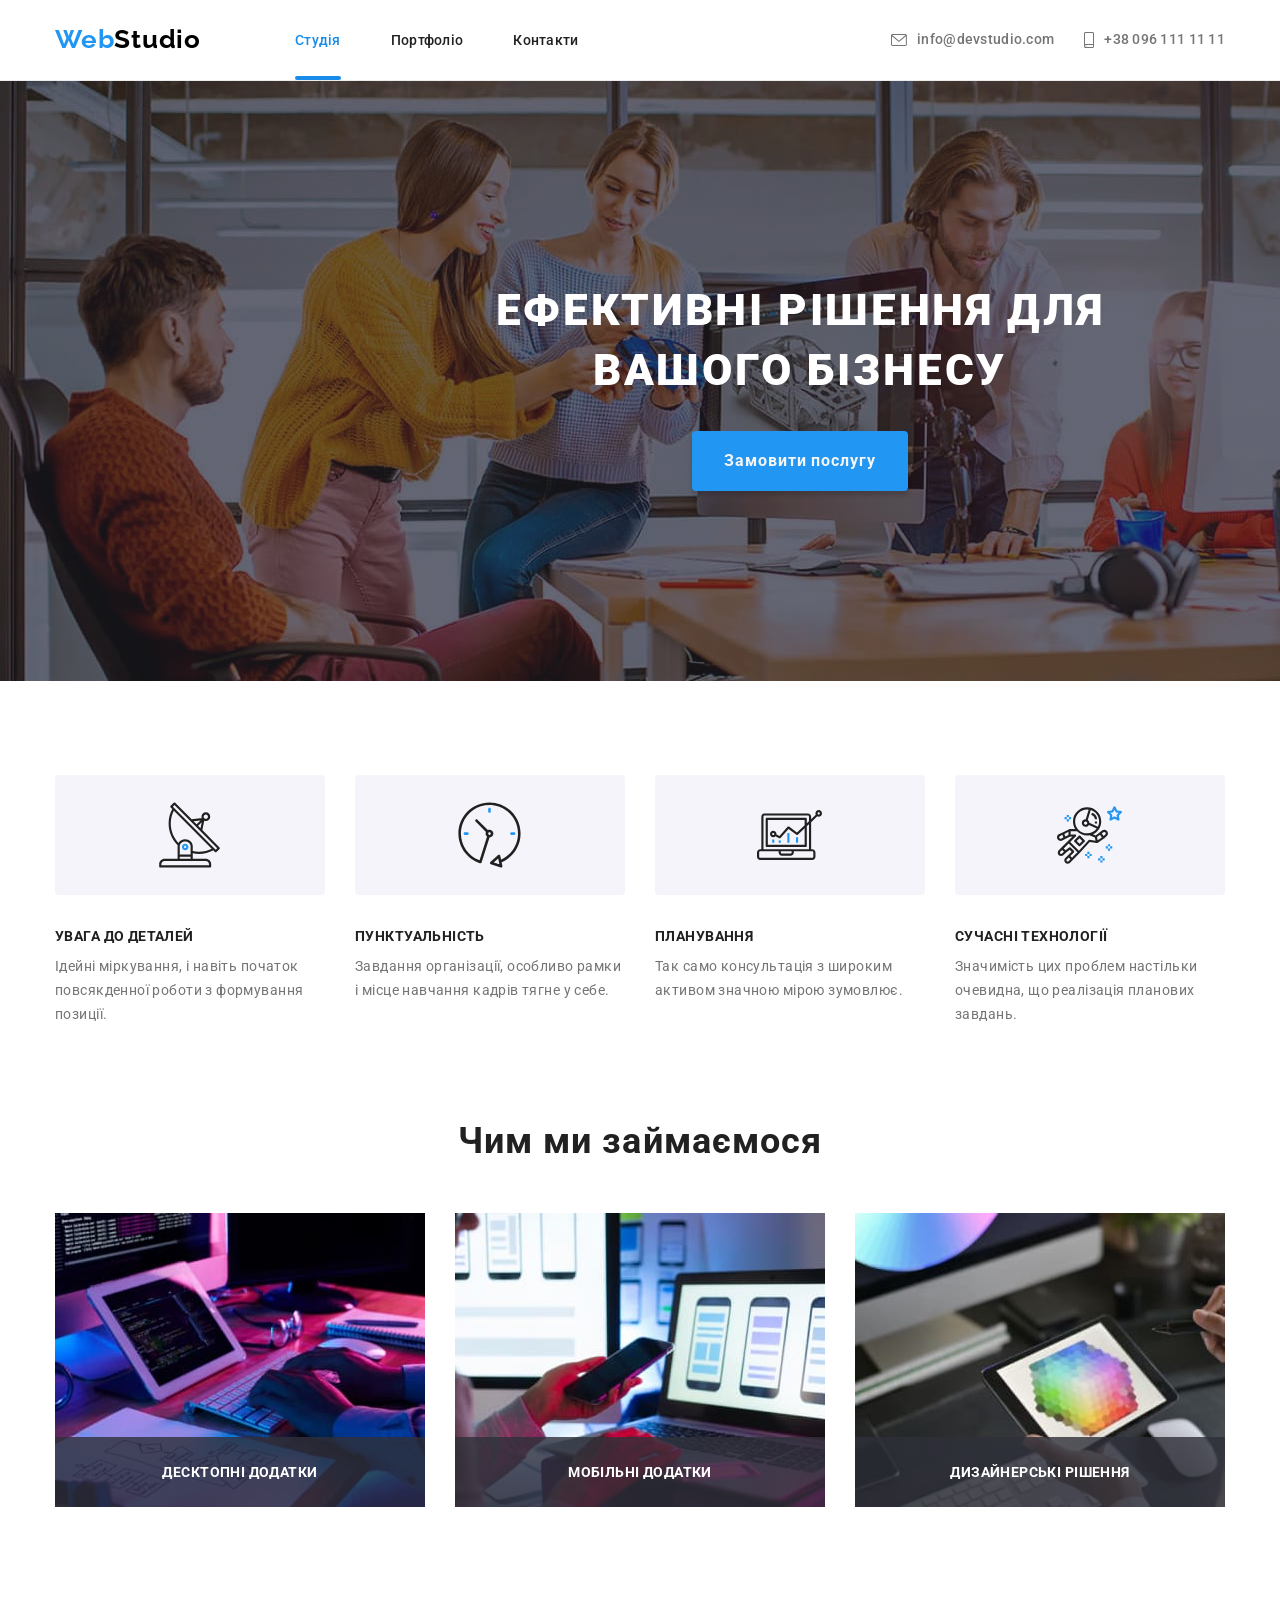
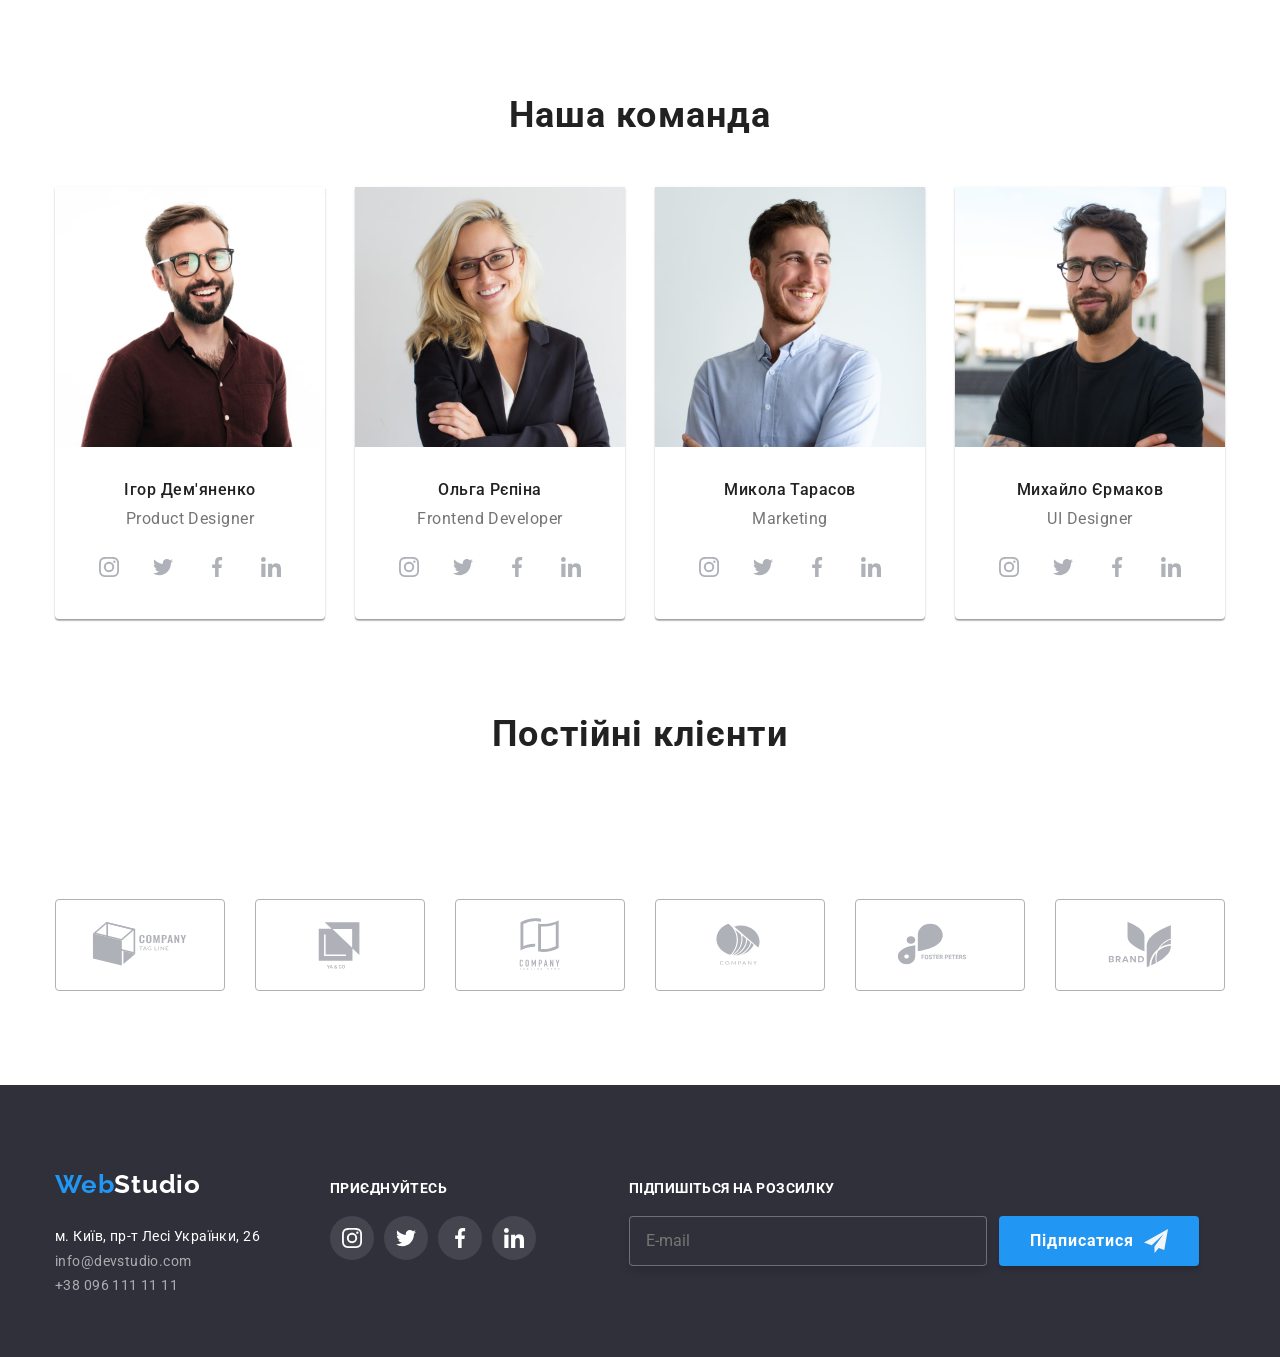
==== commit 48c2dc40: "Add files via upload" ====
--- a/index.html
+++ b/index.html
@@ -11,7 +11,8 @@
   <link href="https://fonts.googleapis.com/css2?family=Raleway:wght@700&family=Roboto:wght@400;500;700;900&display=swap"
     rel="stylesheet">
   <link rel="stylesheet" href="https://cdnjs.cloudflare.com/ajax/libs/modern-normalize/1.0.0/modern-normalize.min.css">
-  <link rel="stylesheet" href="./css/styles.css">
+  <link rel="stylesheet" href="./css/main.css">
+  <!-- <link rel="stylesheet" href="./css/styles.css"> -->
 </head>
 
 
@@ -25,22 +26,23 @@
 
   <header class="border">
 
-    <div class="container">
-      <nav class="menu">
-        <a class="logo-sait" href="./index.html"> <span style="color: #2196F3;">Web</span>Studio
+    <div class="navigation container">
+      <nav class="navigation-menu">
+        <a class="logo" href="./index.html">Web
+          <span class="logo__white">Studio</span>
         </a>
-        <ul class="nav-item">
-          <li class="item"><a class="nav-item-text current" href="./index.html">Студія</a></li>
-          <li class="item"><a class="nav-item-text " href="./portfolio.html">Портфоліо</a></li>
-          <li class="item"><a class="nav-item-text " href="#">Контакти</a></li>
+        <ul class="top-nav">
+          <li class="top-nav__item"><a class="top-nav__text current" href="./index.html">Студія</a></li>
+          <li class="top-nav__item"><a class="top-nav__text " href="./portfolio.html">Портфоліо</a></li>
+          <li class="top-nav__item"><a class="top-nav__text " href="#">Контакти</a></li>
         </ul>
 
-        <ul class="conts">
-
-          <li class="contacts-item">
-
-            <a class="contacts-text " href="mailto:info@devstudio.com">
-              <svg class="icon-heder " Width="16" Height="12">
+        <ul class="top-contacts">
+
+          <li class="top-contacts__item">
+
+            <a class="top-contacts__text " href="mailto:info@devstudio.com">
+              <svg class="top-contacts__icon" Width="16" Height="12">
                 <use href="./img/symbol-defs.svg#icon-mail"></use>
               </svg>
 
@@ -48,10 +50,10 @@
             </a>
           </li>
 
-          <li class="contacts-item">
-
-            <a class="contacts-text" href="tel:+380961111111">
-              <svg class=" wewr icon-heder " Width="10" Height="16">
+          <li class="top-contacts__item">
+
+            <a class="top-contacts__text " href="tel:+380961111111">
+              <svg class=" top-contacts__icon " Width="10" Height="16">
                 <use href="./img/symbol-defs.svg#icon-tel"></use>
               </svg>
               +38 096 111 11 11
@@ -65,70 +67,73 @@
   </header>
 
 
-  <!--main-->
+  <!--Ефективні рішення для вашого бізнесу-->
 
   <main>
     <section class="hero-section">
       <div class="container">
-        <h1 class="hero-text">Ефективні рішення для вашого бізнесу</h1>
-        <button class="main-batton" data-modal-open type="button">Замовити послугу</button>
+        <h1 class="hero-section__header">Ефективні рішення для вашого бізнесу</h1>
+        <button class="hero-section__batton" data-modal-open type="button">Замовити послугу</button>
       </div>
     </section>
 
 
 
 
-    <section class="peculiarities">
+    <section class="directions-block">
       <div class="container">
-        <ul class="marker">
-
-          <li class="ddd">
-            <div class="dddd">
-              <svg class="icon-rectangle">
+        <ul class="directions-list">
+
+          <li class="directions-list__item">
+            <div class="directions-list__iconwrap">
+              <svg class="directions-list__icon">
                 <use class="aaa" width="65" height="70" href="./img/symbol-features.svg#icon-antenna">
                 </use>
               </svg>
             </div>
-            <h3 class="h3-text">увага до деталей</h3>
-            <p class="p">Ідейні міркування, і навіть початок повсякденної роботи з формування позиції.</p>
-          </li>
-
-
-
-          <li class="ddd">
-            <div class="dddd">
-              <svg class="icon-rectangle">
+            <h3 class="directions-list__header">увага до деталей</h3>
+            <p class="directions-list__text">Ідейні міркування, і навіть початок повсякденної роботи з формування
+              позиції.</p>
+          </li>
+
+
+
+          <li class="directions-list__item">
+            <div class="directions-list__iconwrap">
+              <svg class="directions-list__icon">
                 <use class="aaa" width="65" height="70" href="./img/symbol-features.svg#icon-clock">
                 </use>
               </svg>
             </div>
-            <h3 class="h3-text">пунктуальність</h3>
-            <p class="p">Завдання організації, особливо рамки і місце навчання кадрів тягне у себе.</p>
-          </li>
-
-
-          <li class="ddd">
-            <div class="dddd">
-              <svg class="icon-rectangle">
+            <h3 class="directions-list__header">пунктуальність</h3>
+            <p class="directions-list__text">Завдання організації, особливо рамки і місце навчання кадрів тягне у себе.
+            </p>
+          </li>
+
+
+          <li class="directions-list__item">
+            <div class="directions-list__iconwrap">
+              <svg class="directions-list__icon">
                 <use class="aaa" width="65" height="70" href="./img/symbol-features.svg#icon-diagram">
                 </use>
               </svg>
             </div>
-            <h3 class="h3-text">планування</h3>
-            <p class="p">Так само консультація з широким активом значною мірою зумовлює.</p>
-          </li>
-
-
-
-          <li class="ddd">
-            <div class="dddd">
-              <svg class="icon-rectangle">
+            <h3 class="directions-list__header">планування</h3>
+            <p class="directions-list__text">Так само консультація з широким активом значною мірою зумовлює.</p>
+          </li>
+
+
+
+          <li class="directions-list__item">
+            <div class="directions-list__iconwrap">
+              <svg class="directions-list__icon">
                 <use class="aaa" width="65" height="70" href="./img/symbol-features.svg#icon-astronaut">
                 </use>
               </svg>
             </div>
-            <h3 class="h3-text">сучасні технології</h3>
-            <p class="p">Значимість цих проблем настільки очевидна, що реалізація планових завдань.</p>
+            <h3 class="directions-list__header">сучасні технології</h3>
+            <p class="directions-list__text">Значимість цих проблем настільки очевидна, що реалізація планових завдань.
+            </p>
           </li>
         </ul>
       </div>
@@ -137,35 +142,33 @@
 
 
     <!--Чим ми займаємося-->
-    <section class="What">
+
+
+    <section class="what-doing">
       <div class="container">
-        <h2 class="h2-text">Чим ми займаємося</h2>
-        <ul class="foto">
+        <h2 class="what-doing__header">Чим ми займаємося</h2>
+
+
+        <ul class="what-doing__list">
 
           <li>
-            <div class="product-thumb">
-
-              <h2 class="decor-img">Десктопні додатки</h2>
+            <div class="what-doing__item">
+              <h2 class="what-doing__text">Десктопні додатки</h2>
               <img src="./img/web1.jpg" alt="Чим ми займаємося" width=370 height="294">
-
-            </div>
-
-
-          </li>
-
-          <div class="product-thumb">
-            <h2 class="decor-img">Мобільні додатки</h2>
-            <li><img src="./img/web2.jpg" alt="Чим ми займаємося" width=370 height="294"></li>
-          </div>
-
-
-          <div class="product-thumb">
-
-            <h2 class="decor-img">Дизайнерські рішення</h2>
-            <li><img src="./img/web3.jpg" alt="Чим ми займаємося" width=370 height="294"></li>
-
-          </div>
-
+            </div>
+          </li>
+          <li>
+            <div class="what-doing__item">
+              <h2 class="what-doing__text">Мобільні додатки</h2>
+              <img src="./img/web2.jpg" alt="Чим ми займаємося" width=370 height="294">
+            </div>
+          </li>
+          <li>
+            <div class="what-doing__item">
+              <h2 class="what-doing__text">Дизайнерські рішення</h2>
+              <img src="./img/web3.jpg" alt="Чим ми займаємося" width=370 height="294">
+            </div>
+          </li>
         </ul>
       </div>
     </section>
@@ -174,53 +177,53 @@
 
     <section class="team">
       <div class="container">
-        <h2 class="our-team">Наша команда</h2>
-
-
-        <div class="rrr">
-          <li class="team-foto"><img src="./img/igor.jpg" alt="Наша команда" width="270" height="260">
-            <p class="name-team">Ігор Дем'яненко</p>
-            <h3 class="team-professions">Product Designer</h3>
-
-
-
-
-
-            <ul class="team-socials">
-              <li class="team-socials-item">
-                <a href="#" class="team-socials-link">
-
-                  <svg class="team-socials-icon" width=20 height=20>
+        <h2 class="team__header">Наша команда</h2>
+
+
+        <ul class="team__list">
+          <li class="team__item"><img src="./img/igor.jpg" alt="Наша команда" width="270" height="260">
+            <p class="team__text">Ігор Дем'яненко</p>
+            <h3 class="team__name">Product Designer</h3>
+
+
+
+
+
+            <ul class="icons-ss">
+              <li class="icons-ss__item">
+                <a href="#" class="icons-ss__link">
+
+                  <svg class="icons-ss__icon" width=20 height=20>
                     <use href="./img/symbol-social.svg#icon-instagram"></use>
                   </svg>
 
                 </a>
               </li>
 
-              <li class="team-socials-item">
-                <a href="#" class="team-socials-link">
-
-                  <svg class="team-socials-icon" width=20 height=20>
+              <li class="icons-ss__item">
+                <a href="#" class="icons-ss__link">
+
+                  <svg class="icons-ss__icon" width=20 height=20>
                     <use href="./img/symbol-social.svg#icon-twitter"></use>
                   </svg>
 
                 </a>
               </li>
 
-              <li class="team-socials-item">
-                <a href="#" class="team-socials-link">
-
-                  <svg class="team-socials-icon" width=20 height=20>
+              <li class="icons-ss__item">
+                <a href="#" class="icons-ss__link">
+
+                  <svg class="icons-ss__icon" width=20 height=20>
                     <use href="./img/symbol-social.svg#icon-facebook"></use>
                   </svg>
 
                 </a>
               </li>
 
-              <li class="team-socials-item">
-                <a href="#" class="team-socials-link">
-
-                  <svg class="team-socials-icon" width=20 height=20>
+              <li class="icons-ss__item">
+                <a href="#" class="icons-ss__link">
+
+                  <svg class="icons-ss__icon" width=20 height=20>
                     <use href="./img/symbol-social.svg#icon-linkedin"></use>
                   </svg>
 
@@ -231,44 +234,46 @@
 
 
 
-          <li class="team-foto"><img src="./img/olga.jpg" alt="Наша команда" width="270" height="260">
-            <p class="name-team">Ольга Рєпіна</p>
-            <h3 class="team-professions">Frontend Developer</h3>
-            <ul class="team-socials">
-              <li class="team-socials-item">
-                <a href="#" class="team-socials-link">
-
-                  <svg class="team-socials-icon" width=20 height=20>
+          <li class="team__item"><img src="./img/olga.jpg" alt="Наша команда" width="270" height="260">
+            <p class="team__text">Ольга Рєпіна</p>
+            <h3 class="team__name">Frontend Developer</h3>
+
+
+            <ul class="icons-ss">
+              <li class="icons-ss__item">
+                <a href="#" class="icons-ss__link">
+
+                  <svg class="icons-ss__icon" width=20 height=20>
                     <use href="./img/symbol-social.svg#icon-instagram"></use>
                   </svg>
 
                 </a>
               </li>
 
-              <li class="team-socials-item">
-                <a href="#" class="team-socials-link">
-
-                  <svg class="team-socials-icon" width=20 height=20>
+              <li class="icons-ss__item">
+                <a href="#" class="icons-ss__link">
+
+                  <svg class="icons-ss__icon" width=20 height=20>
                     <use href="./img/symbol-social.svg#icon-twitter"></use>
                   </svg>
 
                 </a>
               </li>
 
-              <li class="team-socials-item">
-                <a href="#" class="team-socials-link">
-
-                  <svg class="team-socials-icon" width=20 height=20>
+              <li class="icons-ss__item">
+                <a href="#" class="icons-ss__link">
+
+                  <svg class="icons-ss__icon" width=20 height=20>
                     <use href="./img/symbol-social.svg#icon-facebook"></use>
                   </svg>
 
                 </a>
               </li>
 
-              <li class="team-socials-item">
-                <a href="#" class="team-socials-link">
-
-                  <svg class="team-socials-icon" width=20 height=20>
+              <li class="icons-ss__item">
+                <a href="#" class="icons-ss__link">
+
+                  <svg class="icons-ss__icon" width=20 height=20>
                     <use href="./img/symbol-social.svg#icon-linkedin"></use>
                   </svg>
 
@@ -280,44 +285,44 @@
           </li>
 
 
-          <li class="team-foto"><img src="./img/mykola.jpg" alt="Наша команда" width="270" height="260">
-            <p class="name-team">Микола Тарасов</p>
-            <h3 class="team-professions">Marketing</h3>
-            <ul class="team-socials">
-              <li class="team-socials-item">
-                <a href="#" class="team-socials-link">
-
-                  <svg class="team-socials-icon" width=20 height=20>
+          <li class="team__item"><img src="./img/mykola.jpg" alt="Наша команда" width="270" height="260">
+            <p class="team__text">Микола Тарасов</p>
+            <h3 class="team__name">Marketing</h3>
+            <ul class="icons-ss">
+              <li class="icons-ss__item">
+                <a href="#" class="icons-ss__link">
+
+                  <svg class="icons-ss__icon" width=20 height=20>
                     <use href="./img/symbol-social.svg#icon-instagram"></use>
                   </svg>
 
                 </a>
               </li>
 
-              <li class="team-socials-item">
-                <a href="#" class="team-socials-link">
-
-                  <svg class="team-socials-icon" width=20 height=20>
+              <li class="icons-ss__item">
+                <a href="#" class="icons-ss__link">
+
+                  <svg class="icons-ss__icon" width=20 height=20>
                     <use href="./img/symbol-social.svg#icon-twitter"></use>
                   </svg>
 
                 </a>
               </li>
 
-              <li class="team-socials-item">
-                <a href="#" class="team-socials-link">
-
-                  <svg class="team-socials-icon" width=20 height=20>
+              <li class="icons-ss__item">
+                <a href="#" class="icons-ss__link">
+
+                  <svg class="icons-ss__icon" width=20 height=20>
                     <use href="./img/symbol-social.svg#icon-facebook"></use>
                   </svg>
 
                 </a>
               </li>
 
-              <li class="team-socials-item">
-                <a href="#" class="team-socials-link">
-
-                  <svg class="team-socials-icon" width=20 height=20>
+              <li class="icons-ss__item">
+                <a href="#" class="icons-ss__link">
+
+                  <svg class="icons-ss__icon" width=20 height=20>
                     <use href="./img/symbol-social.svg#icon-linkedin"></use>
                   </svg>
 
@@ -327,99 +332,100 @@
             </ul>
           </li>
 
-          <li class="team-foto"><img src="./img/myxailo.jpg" alt="Наша команда" width="270" height="260">
-            <p class="name-team">Михайло Єрмаков</p>
-            <h3 class="team-professions">UI Designer</h3>
-
-            <ul class="team-socials">
-
-              <li class="team-socials-item">
-                <a href="#" class="team-socials-link">
-                  <svg class="team-socials-icon" width=20 height=20>
+          <li class="team__item"><img src="./img/myxailo.jpg" alt="Наша команда" width="270" height="260">
+            <p class="team__text">Михайло Єрмаков</p>
+            <h3 class="team__name">UI Designer</h3>
+
+            <ul class="icons-ss">
+
+              <li class="icons-ss__item">
+                <a href="#" class="icons-ss__link">
+                  <svg class="icons-ss__icon" width=20 height=20>
                     <use href="./img/symbol-social.svg#icon-instagram"></use>
                   </svg>
                 </a>
               </li>
 
-              <li class="team-socials-item">
-                <a href="#" class="team-socials-link">
-                  <svg class="team-socials-icon" width=20 height=20>
+              <li class="icons-ss__item">
+                <a href="#" class="icons-ss__link">
+                  <svg class="icons-ss__icon" width=20 height=20>
                     <use href="./img/symbol-social.svg#icon-twitter"></use>
                   </svg>
                 </a>
               </li>
 
-              <li class="team-socials-item">
-                <a href="#" class="team-socials-link">
-                  <svg class="team-socials-icon" width=20 height=20>
+              <li class="icons-ss__item">
+                <a href="#" class="icons-ss__link">
+                  <svg class="icons-ss__icon" width=20 height=20>
                     <use href="./img/symbol-social.svg#icon-facebook"></use>
                   </svg>
                 </a>
               </li>
 
-              <li class="team-socials-item">
-                <a href="#" class="team-socials-link">
-                  <svg class="team-socials-icon" width=20 height=20>
+              <li class="icons-ss__item">
+                <a href="#" class="icons-ss__link">
+                  <svg class="icons-ss__icon" width=20 height=20>
                     <use href="./img/symbol-social.svg#icon-linkedin"></use>
                   </svg>
                 </a>
               </li>
             </ul>
           </li>
-        </div>
+        </ul>
+      </div>
     </section>
 
-
-
-    <section class="ikn">
+    <!--Постійні клієнти-->
+
+    <section class="clients">
       <div class="container">
-        <h2 class="ikns">Постійні клієнти</h2>
-
-        <ul class="clients-list">
+        <h2 class="clients__header">Постійні клієнти</h2>
+
+        <ul class="clients__list">
+
+          <li class="clients__item">
+            <a class="clients__link" href="#" target="_blank">
+              <svg class="clients__icon" width="106" height="60">
+                <use href="./img/symbol-clients.svg#icon-Logo6"></use>
+              </svg>
+            </a>
+          </li>
 
           <li class="clients">
-            <a class="clients-link" href="#" target="_blank">
-              <svg class="icon-company" width="106" height="60">
-                <use href="./img/symbol-clients.svg#icon-Logo6"></use>
+            <a class="clients__link" href="#" target="_blank">
+              <svg class="clients__icon" width="106" height="60">
+                <use href="./img/symbol-clients.svg#icon-Logo1"></use>
               </svg>
             </a>
           </li>
 
           <li class="clients">
-            <a class="clients-link" href="#" target="_blank">
-              <svg class="icon-company" width="106" height="60">
-                <use href="./img/symbol-clients.svg#icon-Logo1"></use>
+            <a class="clients__link" href="#" target="_blank">
+              <svg class="clients__icon" width="106" height="60">
+                <use href="./img/symbol-clients.svg#icon-Logo2"></use>
               </svg>
             </a>
           </li>
 
           <li class="clients">
-            <a class="clients-link" href="#" target="_blank">
-              <svg class="icon-company" width="106" height="60">
-                <use href="./img/symbol-clients.svg#icon-Logo2"></use>
+            <a class="clients__link" href="#" target="_blank">
+              <svg class="clients__icon" width="106" height="60">
+                <use href="./img/symbol-clients.svg#icon-Logo3"></use>
               </svg>
             </a>
           </li>
 
           <li class="clients">
-            <a class="clients-link" href="#" target="_blank">
-              <svg class="icon-company" width="106" height="60">
-                <use href="./img/symbol-clients.svg#icon-Logo3"></use>
+            <a class="clients__link" href="#" target="_blank">
+              <svg class="clients__icon" width="106" height="60">
+                <use href="./img/symbol-clients.svg#icon-Logo4"></use>
               </svg>
             </a>
           </li>
 
           <li class="clients">
-            <a class="clients-link" href="#" target="_blank">
-              <svg class="icon-company" width="106" height="60">
-                <use href="./img/symbol-clients.svg#icon-Logo4"></use>
-              </svg>
-            </a>
-          </li>
-
-          <li class="clients">
-            <a class="clients-link" href="#" target="_blank">
-              <svg class="icon-company" width="106" height="60">
+            <a class="clients__link" href="#" target="_blank">
+              <svg class="clients__icon" width="106" height="60">
                 <use href="./img/symbol-clients.svg#icon-Logo5"></use>
               </svg>
             </a>
@@ -433,53 +439,62 @@
 
     <!--footer-->
 
-    <footer class="address">
+    <footer class="footer-menu">
 
 
       <div class="container">
-        <div class="footer-socials">
-          <div class="adress-items">
-            <a class="logo-nav-address" href="./index.html"> <span style="color: #2196F3;">Web</span>Studio </a>
-            <ul class="contacts">
-              <li class="cont"><a class="cont-address-text" href="https://goo.gl/maps/hf1jpu9bbmZNbc6U8" target="_blank"
+
+        <div class="footer-adr">
+          <div class="adr-items">
+            <a class="logo" href="./index.html">Web
+              <span class="logo__black">Studio</span>
+            </a>
+            <ul class="contact-list">
+              <li class="contact-list__item">
+                <a class="contact-list__adr" href="https://goo.gl/maps/hf1jpu9bbmZNbc6U8" target="_blank"
                   rel="noopener norreffer">м. Київ, пр-т Лесі
-                  Українки, 26</a></li>
-              <li class="cont"><a class="cont-mail-text" href="mailto:info@devstudio.com">info@devstudio.com</a></li>
-              <li class="cont"><a class="cont-tel-tex" href="tel:+380961111111">+38 096 111 11 11</a></li>
+                  Українки, 26</a>
+              </li>
+              <li class="contact-list__item">
+                <a class="contact-list__mail" href="mailto:info@devstudio.com">info@devstudio.com</a>
+              </li>
+              <li class="contact-list__item">
+                <a class="contact-list__tel" href="tel:+380961111111">+38 096 111 11 11</a>
+              </li>
             </ul>
           </div>
 
-
-
-          <div class="conect-items">
+          <!--footer social-->
+
+          <div class="conect-all">
             <p>приєднуйтесь</p>
             <ul class="connect-list">
-              <li class="connect-item">
-                <a href="#" class="connect-link">
+              <li class="connect-list__item">
+                <a href="#" class="connect-list__link">
                   <svg width=20 height=20>
                     <use href="./img/symbol-social.svg#icon-instagram"></use>
                   </svg>
                 </a>
               </li>
 
-              <li class="connect-item">
-                <a href="#" class="connect-link">
+              <li class="connect-list__item">
+                <a href="#" class="connect-list__link">
                   <svg width=20 height=20>
                     <use href="./img/symbol-social.svg#icon-twitter"></use>
                   </svg>
                 </a>
               </li>
 
-              <li class="connect-item">
-                <a href="#" class="connect-link">
+              <li class="connect-list__item">
+                <a href="#" class="connect-list__link">
                   <svg width=20 height=20>
                     <use href="./img/symbol-social.svg#icon-facebook"></use>
                   </svg>
                 </a>
               </li>
 
-              <li class="connect-item">
-                <a href="#" class="connect-link">
+              <li class="connect-list__item">
+                <a href="#" class="connect-list__link">
                   <svg width=20 height=20>
                     <use href="./img/symbol-social.svg#icon-linkedin"></use>
                   </svg>
@@ -489,12 +504,13 @@
           </div>
 
 
-          <div class="form-email">
+
+          <form class="mailing-list">
             <p>Підпишіться на розсилку</p>
-            <div class="forms-button">
+            <div class="mailing-list__email">
               <form action="name">
                 <label for="mail">
-                  <input class="mmm" type="email" name="mail" id="mail" placeholder="E-mail" />
+                  <input class="input" type="email" name="mail" id="mail" placeholder="E-mail" />
                 </label>
               </form>
               <button class="form-batton" type="submit">Підписатися
@@ -502,34 +518,33 @@
                   <use href="./img/symbol-clients.svg#icon-send"></use>
                 </svg></button>
             </div>
-          </div>
-        </div>
-
-
-
+          </form>
+      </div>
 
     </footer>
+
+<!--  modal  -->
 
     <div class="backdrop is-hidden" data-modal>
       <div class="modal">
-        <strong class="modal-text">Залиште свої дані, ми вам передзвонимо</strong>
+        <strong class="modal__header">Залиште свої дані, ми вам передзвонимо</strong>
 
         <form class="contact-form" name="contact-form">
           <label for="name">
-            <span class="form-label"> Ім 'я </span>
-            <span class="contact-form-box">
-              <input class="form-input" type="text" name="name" id="name" />
-              <svg class="contact-form-icon" width=18 height=18>
+            <span class="form-label__input"> Ім 'я </span>
+            <span class="contact-form__box">
+              <input class="form-input__item" type="text" name="name" id="name" />
+              <svg class="contact-form__icon" width=18 height=18>
                 <use href="./img/symbol-clients.svg#icon-person-black"></use>
               </svg>
             </span>
           </label>
 
           <label for="phone">
-            <span class="form-label"> Телефон </span>
-            <span class="contact-form-box">
-              <input class="form-input" type="text" name="phone" id="phone" />
-              <svg class="contact-form-icon" width=18 height=18>
+            <span class="form-label__input"> Телефон </span>
+            <span class="contact-form__box">
+              <input class="form-input__item" type="text" name="phone" id="phone" />
+              <svg class="contact-form__icon" width=18 height=18>
                 <use href="./img/symbol-clients.svg#icon-phone-black"></use>
               </svg>
             </span>
@@ -537,45 +552,43 @@
           </label>
 
           <label for="email">
-            <span class="form-label"> Пошта </span>
-            <span class="contact-form-box">
-              <input class="form-input" type="text" name="email" id="email" />
-              <svg class="contact-form-icon" width=18 height=18>
+            <span class="form-label__input"> Пошта </span>
+            <span class="contact-form__box">
+              <input class="form-input__item" type="text" name="email" id="email" />
+              <svg class="contact-form__icon" width=18 height=18>
                 <use href="./img/symbol-clients.svg#icon-email-black"></use>
               </svg>
             </span>
           </label>
 
           <label for="texterea">
-            <span class="form-label"> Коментар </span>
-            <textarea class="form-input-texterea form-input" id="texterea" placeholder="Введіть текст"></textarea>
+            <span class="form-label__input"> Коментар </span>
+            <textarea class="form-input__texterea form-input__item" id="texterea" placeholder="Введіть текст"></textarea>
           </label>
 
 
 
 
-          <label class="contact-form-accept" for="accept">
-            <input class="contact-form-checkbox" type="checkbox" name="accept" id="accept">
+          <label class="contact-form__checkbox" for="accept">
+            <input class="form-checkbox" type="checkbox" name="accept" id="accept">
             <span class="checkbox-checked"></span>
-            <span class="contact-form-text">Погоджуюся з розсилкою та приймаю
-              <a class="contact-form-link" href="#">Умови договору</a>
+            <span class="contact-form__text">Погоджуюся з розсилкою та приймаю
+              <a class="contact-form__link" href="#">Умови договору</a>
             </span>
           </label>
 
-          <button class="form-batton-modal" type="submit">Відправити</button>
-
-
-
-        </form>
-
-
-        <buttom class="btn-modal-close" data-modal-close>
-          <svg class="modal-close-icon" href="#" width="18" height="18">
-            <use href="./img/symbol-features.svg#icon-close"></use>
-          </svg>
-        </buttom>
+          <button class="modal__batton" type="submit">Відправити</button>
+          <buttom class="modal-btn__close" data-modal-close>
+            <svg class="modal-icon__close" href="#" width="18" height="18">
+              <use href="./img/symbol-features.svg#icon-close"></use>
+            </svg>
+          </buttom>
       </div>
     </div>
+    </form>
+
+
+
 
     <script src="./js/modal.js"></script>
 </body>
--- a/css/main.css
+++ b/css/main.css
@@ -0,0 +1,1243 @@
+h1,
+h2,
+h3,
+h4,
+h5,
+h6,
+p,
+ul {
+  margin: 0;
+  padding: 0;
+}
+
+body {
+  background-color: var(--best-color8);
+  font-family: "Roboto", sans-serif;
+  color: var(--best-color3);
+  text-decoration: none;
+}
+
+.border {
+  border-bottom-width: 1px;
+  border-bottom-style: solid;
+  border-bottom-color: #ececec;
+}
+
+.container {
+  width: 1200px;
+  margin: 0 auto;
+  padding-left: 15px;
+  padding-right: 15px;
+}
+
+.logo {
+  padding-top: 24px;
+  padding-bottom: 25px;
+  display: -webkit-box;
+  display: -ms-flexbox;
+  display: flex;
+  font-family: "Raleway", sans-serif;
+  font-size: 26px;
+  font-weight: 700;
+  line-height: 1.19;
+  letter-spacing: 0.03em;
+  color: var(--best-color1);
+  text-decoration: none;
+  font-style: normal;
+  line-height: 31px;
+}
+
+.logo__white {
+  color: #000;
+}
+
+.logo__black {
+  color: #fff;
+}
+
+.navigation-menu {
+  display: -webkit-box;
+  display: -ms-flexbox;
+  display: flex;
+  -webkit-box-align: center;
+      -ms-flex-align: center;
+          align-items: center;
+  margin: auto;
+}
+
+.top-nav {
+  margin-left: 94px;
+  font-weight: 500;
+  -webkit-box-align: center;
+      -ms-flex-align: center;
+          align-items: center;
+  display: -webkit-box;
+  display: -ms-flexbox;
+  display: flex;
+  list-style-type: none;
+}
+
+.top-nav__text {
+  padding: 32px 0;
+  font-family: "Roboto", sans-serif;
+  text-decoration: none;
+  color: var(--best-color3);
+  font-style: normal;
+  font-size: 14px;
+  line-height: 1.14;
+  letter-spacing: 0.02em;
+  -webkit-transition: color 250ms cubic-bezier(0.4, 0, 0.2, 1);
+  transition: color 250ms cubic-bezier(0.4, 0, 0.2, 1);
+}
+
+.top-nav__text.current {
+  color: #188ce8;
+  position: relative;
+}
+
+.current:after {
+  content: "";
+  position: absolute;
+  background: #188ce8;
+  border-radius: 2px;
+  height: 4px;
+  width: 100%;
+  left: 0%;
+  bottom: 0%;
+}
+
+.top-nav .top-nav__item + .top-nav__item {
+  margin-left: 50px;
+}
+
+.top-nav__text:focus {
+  color: var(--best-color1);
+}
+
+.top-nav__text:hover {
+  color: var(--best-color1);
+}
+
+:root {
+  --best-color1: #2196f3;
+  --best-color2: #f5f5f5;
+  --best-color3: #212121;
+  --best-color4: #757575;
+  --best-color5: #f5f4fa;
+  --best-color6: #2f303a;
+  --best-color7: #000000;
+  --best-color8: #ffffff;
+  --best-color9: #ffffff99;
+  --best-color10: #e60909;
+}
+
+.top-contacts {
+  margin-left: auto;
+  display: -webkit-box;
+  display: -ms-flexbox;
+  display: flex;
+  -webkit-box-align: center;
+      -ms-flex-align: center;
+          align-items: center;
+}
+
+.top-contacts .top-contacts__item + .top-contacts__item {
+  margin-left: 30px;
+}
+
+.top-contacts__item {
+  display: inline-block;
+  text-decoration: none;
+}
+
+.top-contacts__text {
+  padding: 32px 0;
+  fill: #757575;
+  display: -webkit-box;
+  display: -ms-flexbox;
+  display: flex;
+  -webkit-box-align: center;
+      -ms-flex-align: center;
+          align-items: center;
+  text-decoration: none;
+  font-family: "Roboto", sans-serif;
+  font-size: 14px;
+  font-weight: 500;
+  line-height: 1.14;
+  letter-spacing: 0.02em;
+  text-align: left;
+  color: var(--best-color4);
+  -webkit-transition: color 900ms cubic-bezier(0.4, 0, 0.2, 1), fill 250ms cubic-bezier(0.4, 0, 0.2, 1);
+  transition: color 900ms cubic-bezier(0.4, 0, 0.2, 1), fill 250ms cubic-bezier(0.4, 0, 0.2, 1);
+}
+
+li.top-contacts__item {
+  list-style-type: none;
+}
+
+.top-contacts__icon {
+  fill: #757575;
+  display: -webkit-box;
+  display: -ms-flexbox;
+  display: flex;
+  margin-right: 10px;
+  -webkit-transition: fill 250ms cubic-bezier(0.4, 0, 0.2, 1);
+  transition: fill 250ms cubic-bezier(0.4, 0, 0.2, 1);
+}
+
+.top-contacts__icon:hover {
+  fill: #2196f3;
+  color: var(--best-color10);
+}
+
+.top-contacts__text:hover {
+  fill: #2196f3;
+  color: var(--best-color1);
+}
+
+.top-contacts__text:focus {
+  fill: #2196f3;
+  color: var(--best-color1);
+}
+
+.hero-section {
+  background-repeat: no-repeat;
+  width: 1600px;
+  height: 600px;
+  margin: 0 auto;
+  background-color: #c4c4c4;
+  background-image: -webkit-gradient(linear, left top, left bottom, from(rgba(47, 48, 58, 0.4)), to(rgba(47, 48, 58, 0.4))), url(../img/team.jpg);
+  background-image: linear-gradient(rgba(47, 48, 58, 0.4), rgba(47, 48, 58, 0.4)), url(../img/team.jpg);
+  border-top-width: 3px;
+  padding-top: 200px;
+  padding-bottom: 200px;
+}
+
+.hero-section__header {
+  text-transform: uppercase;
+  color: white;
+  font-size: 44px;
+  font-weight: 900;
+  line-height: 1.36;
+  letter-spacing: 0.06em;
+  text-align: center;
+  max-width: 696px;
+  margin: auto;
+}
+
+.hero-section__batton {
+  display: block;
+  margin: 0 auto;
+  font-family: "roboto";
+  border-radius: 4px;
+  padding: 15px 32px;
+  font-size: 16px;
+  font-weight: 700;
+  line-height: 1.87;
+  letter-spacing: 0.06em;
+  text-align: center;
+  cursor: pointer;
+  text-decoration: none;
+  margin-top: 30px;
+  border: none;
+  background-color: var(--best-color1);
+  border-color: var(--brand-color1);
+  color: var(--best-color2);
+  -webkit-box-shadow: 0px 4px 4px rgba(0, 0, 0, 0.15);
+          box-shadow: 0px 4px 4px rgba(0, 0, 0, 0.15);
+  -webkit-transition: background-color 250ms cubic-bezier(0.4, 0, 0.2, 1);
+  transition: background-color 250ms cubic-bezier(0.4, 0, 0.2, 1);
+}
+
+.hero-section__batton:focus {
+  border-radius: 4px;
+  background-color: #188ce8;
+}
+
+.hero-section__batton:hover {
+  background-color: #188ce8;
+  -webkit-box-shadow: 0px 4px 4px rgba(0, 0, 0, 0.15);
+          box-shadow: 0px 4px 4px rgba(0, 0, 0, 0.15);
+}
+
+.hero-section__batton:active {
+  background-color: #188ce8;
+}
+
+.directions-block {
+  padding-bottom: 94px;
+  padding-top: 94px;
+  display: block;
+}
+
+.directions-list {
+  gap: 30px;
+  display: -webkit-box;
+  display: -ms-flexbox;
+  display: flex;
+  list-style-type: none;
+}
+
+.directions-list__icon {
+  padding: 25px 102px 25px 102px;
+  width: 270px;
+  height: 120px;
+  background: #f5f4fa;
+  border-radius: 4px;
+}
+
+.directions-list__header {
+  margin-top: 30px;
+  font-family: "Roboto", sans-serif;
+  font-size: 14px;
+  font-weight: 700;
+  line-height: 1.14;
+  letter-spacing: 0.03em;
+  text-align: left;
+  color: var(--best-color3);
+  text-transform: uppercase;
+  margin-bottom: 10px;
+}
+
+.directions-list__text {
+  font-family: "Roboto", sans-serif;
+  font-size: 14px;
+  line-height: 1.71;
+  letter-spacing: 0.03em;
+  text-align: left;
+  color: var(--best-color4);
+  width: 270px;
+}
+
+.what-doing {
+  padding-bottom: 94px;
+}
+
+.what-doing__header {
+  margin-bottom: 50px;
+  font-family: "Roboto", sans-serif;
+  font-size: 36px;
+  font-weight: 700;
+  line-height: 1.16;
+  letter-spacing: 0.03em;
+  text-align: center;
+  color: var(--best-color3);
+  text-align: center;
+}
+
+.what-doing__list {
+  display: -webkit-box;
+  display: -ms-flexbox;
+  display: flex;
+  list-style-type: none;
+  gap: 30px;
+}
+
+.what-doing__item {
+  position: relative;
+  display: -webkit-box;
+  display: -ms-flexbox;
+  display: flex;
+  -webkit-box-align: center;
+      -ms-flex-align: center;
+          align-items: center;
+  -webkit-box-pack: center;
+      -ms-flex-pack: center;
+          justify-content: center;
+}
+
+.what-doing__item::before {
+  display: inline-block;
+  position: absolute;
+  content: "";
+  width: 100%;
+  height: 70px;
+  bottom: 0%;
+  background-color: rgba(47, 48, 58, 0.8);
+}
+
+.what-doing__text {
+  font-family: "Roboto";
+  font-style: normal;
+  font-weight: 700;
+  font-size: 14px;
+  line-height: 16px;
+  text-align: center;
+  letter-spacing: 0.03em;
+  text-transform: uppercase;
+  bottom: 27px;
+  color: #ffffff;
+  position: absolute;
+}
+
+.team {
+  padding-top: 94px;
+  padding-bottom: 94px;
+}
+
+.team__header {
+  font-family: "Roboto", sans-serif;
+  font-size: 36px;
+  font-weight: 700;
+  line-height: 1.16;
+  letter-spacing: 0.03em;
+  text-align: center;
+  color: var(--best-color3);
+  margin-bottom: 50px;
+}
+
+.team__list {
+  gap: 30px;
+  display: -webkit-box;
+  display: -ms-flexbox;
+  display: flex;
+}
+
+.team__item {
+  -webkit-box-shadow: 0px 1px 3px rgba(0, 0, 0, 0.12), 0px 1px 1px rgba(0, 0, 0, 0.14), 0px 2px 1px rgba(0, 0, 0, 0.2);
+          box-shadow: 0px 1px 3px rgba(0, 0, 0, 0.12), 0px 1px 1px rgba(0, 0, 0, 0.14), 0px 2px 1px rgba(0, 0, 0, 0.2);
+  border-radius: 0px 0px 4px 4px;
+  background-color: #ffffff;
+  list-style-type: none;
+}
+
+.team__text {
+  padding-top: 30px;
+  margin-bottom: 10px;
+  font-family: "Roboto", sans-serif;
+  font-size: 16px;
+  font-weight: 500;
+  line-height: 1.18;
+  letter-spacing: 0.03em;
+  text-align: center;
+  color: var(--best-color3);
+}
+
+.team__name {
+  font-family: "Roboto", sans-serif;
+  font-size: 16px;
+  font-weight: 400;
+  line-height: 1.18;
+  letter-spacing: 0.03em;
+  text-align: center;
+  color: var(--best-color4);
+}
+
+.icons-ss {
+  gap: 10px;
+  list-style: none;
+  display: -webkit-box;
+  display: -ms-flexbox;
+  display: flex;
+  -webkit-box-pack: center;
+      -ms-flex-pack: center;
+          justify-content: center;
+  margin: 16px 0px 30px 0px;
+}
+
+.icons-ss__item {
+  width: 44px;
+  height: 44px;
+}
+
+.icons-ss__link {
+  display: -webkit-box;
+  display: -ms-flexbox;
+  display: flex;
+  -webkit-box-pack: center;
+      -ms-flex-pack: center;
+          justify-content: center;
+  -webkit-box-align: center;
+      -ms-flex-align: center;
+          align-items: center;
+  width: 100%;
+  height: 100%;
+  background-color: #ffffff;
+  border-radius: 50%;
+  -webkit-transition: background-color 250ms cubic-bezier(0.4, 0, 0.2, 1);
+  transition: background-color 250ms cubic-bezier(0.4, 0, 0.2, 1);
+}
+
+.icons-ss__icon {
+  fill: #afb1b8;
+  -webkit-transition: fill 250ms cubic-bezier(0.4, 0, 0.2, 1);
+  transition: fill 250ms cubic-bezier(0.4, 0, 0.2, 1);
+}
+
+.icons-ss__icon:hover {
+  fill: #ffffff;
+}
+
+.icons-ss__link:hover {
+  background-color: #2196f3;
+}
+
+.icons-ss__link:hover .icons-ss__icon {
+  fill: #ffffff;
+}
+
+.icons-ss__link:focus .icons-ss__icon {
+  fill: #ffffff;
+}
+
+.icons-ss__link:focus {
+  background-color: #2196f3;
+}
+
+.clients__header {
+  margin-bottom: 50px;
+  text-align: center;
+  font-family: "Roboto";
+  font-style: normal;
+  font-weight: 700;
+  font-size: 36px;
+  line-height: 42px;
+  text-align: center;
+  letter-spacing: 0.03em;
+  color: #212121;
+}
+
+.clients__list {
+  display: -webkit-box;
+  display: -ms-flexbox;
+  display: flex;
+  -webkit-box-pack: center;
+      -ms-flex-pack: center;
+          justify-content: center;
+  -webkit-box-align: center;
+      -ms-flex-align: center;
+          align-items: center;
+  gap: 30px;
+  list-style: none;
+  margin: 0;
+  padding: 0;
+  border: 0;
+  font-size: 100%;
+  font: inherit;
+  vertical-align: baseline;
+}
+
+.clients__item {
+  padding-top: 94px;
+  padding-bottom: 94px;
+}
+
+.clients__link {
+  cursor: pointer;
+  border: 1px solid #afb1b8;
+  border-radius: 4px;
+  display: -webkit-box;
+  display: -ms-flexbox;
+  display: flex;
+  -webkit-box-pack: center;
+      -ms-flex-pack: center;
+          justify-content: center;
+  -webkit-box-align: center;
+      -ms-flex-align: center;
+          align-items: center;
+  fill: #afb1b8;
+  width: 170px;
+  height: 92px;
+}
+
+.clients__link {
+  -webkit-transition: fill 250ms cubic-bezier(0.4, 0, 0.2, 1), border-color 250ms cubic-bezier(0.4, 0, 0.2, 1);
+  transition: fill 250ms cubic-bezier(0.4, 0, 0.2, 1), border-color 250ms cubic-bezier(0.4, 0, 0.2, 1);
+}
+
+.clients__link:focus {
+  border: 1px solid #2196f3;
+  fill: #2196f3;
+}
+
+.clients__link:hover {
+  border: 1px solid #2196f3;
+  fill: #2196f3;
+}
+
+.footer-menu {
+  padding-top: 60px;
+  padding-bottom: 60px;
+  background-color: var(--best-color6);
+}
+
+.footer-adr {
+  display: -webkit-box;
+  display: -ms-flexbox;
+  display: flex;
+  -webkit-box-align: baseline;
+      -ms-flex-align: baseline;
+          align-items: baseline;
+}
+
+.adr-items {
+  margin-right: 70px;
+}
+
+.contact-list {
+  list-style-type: none;
+  font-style: normal;
+  display: block;
+}
+
+.contact-list__adr {
+  text-decoration: none;
+  font-family: "Roboto", sans-serif;
+  font-size: 14px;
+  font-weight: 400;
+  line-height: 1.71;
+  letter-spacing: 0.03em;
+  text-align: left;
+  color: var(--best-color8);
+}
+
+.contacts :not(:last-child) {
+  margin-bottom: 9px;
+}
+
+.contact-list__mail {
+  text-decoration: none;
+  height: 21px;
+  width: 231px;
+  left: 215px;
+  top: 2235px;
+  border-radius: nullpx;
+  color: var(--best-color9);
+  font-family: "Roboto", sans-serif;
+  font-style: normal;
+  font-weight: 400;
+  font-size: 14px;
+  line-height: 24px;
+  letter-spacing: 0.03em;
+}
+
+.contact-list__tel {
+  text-decoration: none;
+  height: 21px;
+  width: 231px;
+  left: 215px;
+  top: 2235px;
+  border-radius: nullpx;
+  color: var(--best-color9);
+  font-family: "Roboto", sans-serif;
+  font-style: normal;
+  font-weight: 400;
+  font-size: 14px;
+  line-height: 24px;
+  letter-spacing: 0.03em;
+}
+
+.conect-all {
+  margin-right: 93px;
+  color: white;
+  text-transform: uppercase;
+  font-family: Roboto;
+  font-size: 14px;
+  font-weight: 700;
+  line-height: 16px;
+  letter-spacing: 0.03em;
+  text-align: left;
+}
+
+.connect-list {
+  list-style: none;
+  display: -webkit-box;
+  display: -ms-flexbox;
+  display: flex;
+  margin-top: 20px;
+  gap: 10px;
+}
+
+.connect-list__link {
+  fill: white;
+  border-radius: 50%;
+  background-color: rgba(255, 255, 255, 0.1019607843);
+  padding: 12;
+  display: -webkit-box;
+  display: -ms-flexbox;
+  display: flex;
+  padding: 12px;
+  margin: 0px;
+  -webkit-transition: background-color 250ms cubic-bezier(0.4, 0, 0.2, 1);
+  transition: background-color 250ms cubic-bezier(0.4, 0, 0.2, 1);
+}
+
+.connect-list__link:hover {
+  background-color: #2196f3;
+}
+
+.connect-list__link:focus {
+  background-color: #2196f3;
+}
+
+.mailing-list {
+  font-family: "Roboto";
+  font-style: normal;
+  font-weight: 700;
+  font-size: 14px;
+  line-height: 16px;
+  letter-spacing: 0.03em;
+  text-transform: uppercase;
+  color: #ffffff;
+}
+
+.mailing-list__email {
+  display: -webkit-box;
+  display: -ms-flexbox;
+  display: flex;
+  -webkit-box-align: center;
+      -ms-flex-align: center;
+          align-items: center;
+  gap: 12px;
+  margin-top: 20px;
+}
+
+.form-batton {
+  width: 200px;
+  height: 50px;
+  left: 1213px;
+  top: 2794px;
+  background: #2196f3;
+  -webkit-box-shadow: 0px 4px 4px rgba(0, 0, 0, 0.15);
+          box-shadow: 0px 4px 4px rgba(0, 0, 0, 0.15);
+  border-radius: 4px;
+  font-family: "Roboto";
+  font-style: normal;
+  font-weight: 700;
+  font-size: 16px;
+  line-height: 30px;
+  display: -webkit-box;
+  display: -ms-flexbox;
+  display: flex;
+  -webkit-box-align: center;
+      -ms-flex-align: center;
+          align-items: center;
+  -webkit-box-pack: center;
+      -ms-flex-pack: center;
+          justify-content: center;
+  text-align: center;
+  letter-spacing: 0.06em;
+  color: #ffffff;
+  fill: var(--best-color2);
+  gap: 10px;
+  -webkit-transition: background-color 250ms cubic-bezier(0.4, 0, 0.2, 1);
+  transition: background-color 250ms cubic-bezier(0.4, 0, 0.2, 1);
+  cursor: pointer;
+  border: none;
+}
+
+.form-batton:focus {
+  border-radius: 4px;
+  background-color: #188ce8;
+}
+
+.form-batton:hover {
+  background-color: #188ce8;
+  -webkit-box-shadow: 0px 4px 4px rgba(0, 0, 0, 0.15);
+          box-shadow: 0px 4px 4px rgba(0, 0, 0, 0.15);
+}
+
+.form-batton:active {
+  background-color: #188ce8;
+}
+
+.input {
+  -webkit-box-sizing: border-box;
+          box-sizing: border-box;
+  justify-items: center;
+  -webkit-box-align: center;
+      -ms-flex-align: center;
+          align-items: center;
+  width: 358px;
+  height: 50px;
+  left: 815px;
+  top: 2784px;
+  background-color: #2f303a;
+  border: 1px solid rgba(255, 255, 255, 0.3);
+  -webkit-filter: drop-shadow(0px 4px 4px rgba(0, 0, 0, 0.15));
+          filter: drop-shadow(0px 4px 4px rgba(0, 0, 0, 0.15));
+  border-radius: 4px;
+  font-family: "Roboto";
+  font-style: normal;
+  font-weight: 400;
+  font-size: 16px;
+  padding: 0 16px;
+  cursor: pointer;
+}
+
+.input:focus {
+  border: var(--best-color1) 1px solid;
+  -webkit-transition: border-color 250ms cubic-bezier(0.4, 0, 0.2, 1);
+  transition: border-color 250ms cubic-bezier(0.4, 0, 0.2, 1);
+}
+
+.input:hover {
+  border: var(--best-color1) 1px solid;
+  -webkit-transition: border-color 250ms cubic-bezier(0.4, 0, 0.2, 1);
+  transition: border-color 250ms cubic-bezier(0.4, 0, 0.2, 1);
+}
+
+.backdrop {
+  position: fixed;
+  top: 0;
+  left: 0;
+  width: 100%;
+  height: 100%;
+  background: rgba(0, 0, 0, 0.2);
+  z-index: 100;
+  -webkit-transition: opacity 250ms linear, visibility 250ms linear;
+  transition: opacity 250ms linear, visibility 250ms linear;
+}
+
+.backdrop.is-hidden {
+  visibility: hidden;
+  opacity: 0;
+  pointer-events: none;
+}
+
+.modal {
+  position: absolute;
+  width: 528px;
+  height: 581px;
+  background-color: #ffffff;
+  top: 50%;
+  left: 50%;
+  -webkit-transform: translate(-50%, -50%);
+          transform: translate(-50%, -50%);
+  padding: 40px;
+}
+
+.modal__header {
+  font-weight: 700;
+  font-size: 20px;
+  line-height: 1.15;
+  text-align: center;
+  letter-spacing: 0.03em;
+  display: block;
+  color: #212121;
+  margin-bottom: 12px;
+}
+
+.contact-form {
+  -ms-flex-wrap: wrap;
+      flex-wrap: wrap;
+  display: -webkit-box;
+  display: -ms-flexbox;
+  display: flex;
+}
+
+.form-label__input {
+  font-size: 12px;
+  line-height: 1.1666666667;
+  letter-spacing: 0.01em;
+  color: #757575;
+  display: block;
+  margin-bottom: 4px;
+}
+
+.contact-form__box {
+  display: block;
+  position: relative;
+}
+
+.form-input__item {
+  -webkit-box-sizing: border-box;
+          box-sizing: border-box;
+  width: 448px;
+  height: 40px;
+  display: block;
+  border: 1px solid rgba(33, 33, 33, 0.2);
+  border-radius: 4px;
+  cursor: pointer;
+  padding: 11px 42px;
+  margin-bottom: 10px;
+  -webkit-transition: border 250ms cubic-bezier(0.4, 0, 0.2, 1);
+  transition: border 250ms cubic-bezier(0.4, 0, 0.2, 1);
+}
+
+.contact-form__icon {
+  fill: var(--best-color3);
+  position: absolute;
+  left: 11px;
+  top: 50%;
+  -webkit-transform: translateY(-50%);
+          transform: translateY(-50%);
+  cursor: pointer;
+}
+
+.form-input__item:focus,
+.form-input__item:hover {
+  border: 1px solid #2196f3;
+}
+
+.form-input__item:focus ~ .contact-form-icon,
+.form-input__item:hover ~ .contact-form-icon {
+  fill: #2196f3;
+}
+
+.form-input__texterea {
+  -webkit-box-sizing: border-box;
+          box-sizing: border-box;
+  width: 448px;
+  height: 120px;
+  display: block;
+  border: 1px solid rgba(33, 33, 33, 0.2);
+  border-radius: 4px;
+  cursor: pointer;
+  resize: none;
+  padding: 12px 16px;
+  margin-bottom: 20px;
+  -webkit-transition: border 250ms cubic-bezier(0.4, 0, 0.2, 1);
+  transition: border 250ms cubic-bezier(0.4, 0, 0.2, 1);
+}
+
+.form-input__texterea::-webkit-input-placeholder {
+  font-weight: 400;
+  font-size: 12px;
+  line-height: 14px;
+  letter-spacing: 0.01em;
+  color: rgba(117, 117, 117, 0.5);
+}
+
+.form-input__texterea::-moz-placeholder {
+  font-weight: 400;
+  font-size: 12px;
+  line-height: 14px;
+  letter-spacing: 0.01em;
+  color: rgba(117, 117, 117, 0.5);
+}
+
+.form-input__texterea:-ms-input-placeholder {
+  font-weight: 400;
+  font-size: 12px;
+  line-height: 14px;
+  letter-spacing: 0.01em;
+  color: rgba(117, 117, 117, 0.5);
+}
+
+.form-input__texterea::-ms-input-placeholder {
+  font-weight: 400;
+  font-size: 12px;
+  line-height: 14px;
+  letter-spacing: 0.01em;
+  color: rgba(117, 117, 117, 0.5);
+}
+
+.form-input__texterea::placeholder {
+  font-weight: 400;
+  font-size: 12px;
+  line-height: 14px;
+  letter-spacing: 0.01em;
+  color: rgba(117, 117, 117, 0.5);
+}
+
+.contact-form__checkbox {
+  display: -webkit-box;
+  display: -ms-flexbox;
+  display: flex;
+  -webkit-box-align: center;
+      -ms-flex-align: center;
+          align-items: center;
+  margin: 0 auto;
+  margin-bottom: 30px;
+  cursor: pointer;
+}
+
+.checkbox-checked {
+  margin-right: 7px;
+  width: 16px;
+  height: 15px;
+  display: inline-block;
+  border-radius: 4px;
+  border: 2px solid #212121;
+}
+
+.form-checkbox {
+  position: absolute;
+  -webkit-appearance: none;
+     -moz-appearance: none;
+          appearance: none;
+}
+
+.form-checkbox:checked + .checkbox-checked {
+  background-color: var(--best-color1);
+  background-size: contain;
+  background-origin: border-box;
+  border-color: var(--best-color1);
+  background-image: url(../img/vector.svg);
+}
+
+.contact-form__text {
+  font-weight: 400;
+  font-size: 14px;
+  line-height: 24px;
+  letter-spacing: 0.03em;
+  color: #757575;
+}
+
+.contact-form__link {
+  font-weight: 400;
+  font-size: 14px;
+  line-height: 24px;
+  letter-spacing: 0.03em;
+  color: var(--best-color1);
+}
+
+.modal__batton {
+  width: 200px;
+  height: 50px;
+  border-radius: 4px;
+  font-weight: 700;
+  letter-spacing: 0.06em;
+  cursor: pointer;
+  border: none;
+  display: block;
+  margin: 0 auto;
+  color: var(--best-color2);
+  -webkit-box-shadow: 0px 4px 4px rgba(0, 0, 0, 0.15);
+          box-shadow: 0px 4px 4px rgba(0, 0, 0, 0.15);
+  -webkit-transition: background-color 250ms cubic-bezier(0.4, 0, 0.2, 1);
+  transition: background-color 250ms cubic-bezier(0.4, 0, 0.2, 1);
+  background-color: var(--best-color1);
+}
+
+.modal-btn__close {
+  position: absolute;
+  top: 8px;
+  right: 8px;
+  width: 30px;
+  height: 30px;
+  border: 1px solid rgba(0, 0, 0, 0.1);
+  padding: 0;
+  border-radius: 50%;
+  display: -webkit-box;
+  display: -ms-flexbox;
+  display: flex;
+  -webkit-box-pack: center;
+      -ms-flex-pack: center;
+          justify-content: center;
+  -webkit-box-align: center;
+      -ms-flex-align: center;
+          align-items: center;
+  cursor: pointer;
+  fill: #000000;
+}
+
+.modal__batton:focus {
+  border-radius: 4px;
+  background-color: #188ce8;
+}
+
+.modal__batton:hover {
+  background-color: #188ce8;
+  -webkit-box-shadow: 0px 4px 4px rgba(0, 0, 0, 0.15);
+          box-shadow: 0px 4px 4px rgba(0, 0, 0, 0.15);
+}
+
+.modal__batton:active {
+  background-color: #188ce8;
+}
+
+.modal-icon__close:hover {
+  -webkit-transition: fill 250ms cubic-bezier(0.4, 0, 0.2, 1);
+  transition: fill 250ms cubic-bezier(0.4, 0, 0.2, 1);
+  fill: #2196f3;
+}
+
+.contact-form__icon:hover {
+  -webkit-transition: fill 250ms cubic-bezier(0.4, 0, 0.2, 1);
+  transition: fill 250ms cubic-bezier(0.4, 0, 0.2, 1);
+  fill: #2196f3;
+}
+
+.form-input:hover {
+  -webkit-transform: outline #2196f3;
+          transform: outline #2196f3;
+}
+
+.main-navigation {
+  padding-top: 94px;
+  padding-bottom: 94px;
+}
+
+.project-nav {
+  display: block;
+  -webkit-box-pack: center;
+      -ms-flex-pack: center;
+          justify-content: center;
+  display: -webkit-box;
+  display: -ms-flexbox;
+  display: flex;
+  list-style-type: none;
+  margin-bottom: 50px;
+}
+
+.project-nav .project-nav__item + .project-nav__item {
+  margin-left: 8px;
+}
+
+.project-nav__button:hover {
+  color: var(--best-color8);
+  background-color: var(--best-color1);
+}
+
+.project-nav__button:active {
+  cursor: pointer;
+  color: var(--best-color8);
+  background-color: var(--best-color1);
+  font-family: "Roboto", sans-serif;
+  font-size: 16px;
+  font-weight: 500;
+  line-height: 1.62;
+  letter-spacing: 0.03em;
+  text-align: center;
+  border-style: none;
+}
+
+.project-nav__button {
+  border-radius: 4px;
+  padding-left: 22px;
+  padding-right: 22px;
+  padding-top: 6px;
+  padding-bottom: 6px;
+  background-color: var(--best-color5);
+  font-family: "Roboto", sans-serif;
+  font-size: 16px;
+  font-weight: 500;
+  line-height: 1.62;
+  letter-spacing: 0.03em;
+  text-align: center;
+  color: var(--best-color3);
+  cursor: pointer;
+  border: none;
+  -webkit-transition: color 250ms cubic-bezier(0.4, 0, 0.2, 1);
+  transition: color 250ms cubic-bezier(0.4, 0, 0.2, 1);
+}
+
+.project-nav__button {
+  -webkit-transition: background-color 250ms cubic-bezier(0.4, 0, 0.2, 1);
+  transition: background-color 250ms cubic-bezier(0.4, 0, 0.2, 1);
+}
+
+.project-nav__button:hover {
+  -webkit-box-shadow: 0px 3px 1px rgba(0, 0, 0, 0.1), 0px 1px 2px rgba(0, 0, 0, 0.08), 0px 2px 2px rgba(0, 0, 0, 0.12);
+          box-shadow: 0px 3px 1px rgba(0, 0, 0, 0.1), 0px 1px 2px rgba(0, 0, 0, 0.08), 0px 2px 2px rgba(0, 0, 0, 0.12);
+}
+
+.project-nav__button:focus {
+  border-radius: 4px;
+  color: var(--best-color8);
+  background-color: var(--best-color1);
+}
+
+.portfolio-list {
+  -ms-flex-wrap: wrap;
+      flex-wrap: wrap;
+  display: -webkit-box;
+  display: -ms-flexbox;
+  display: flex;
+  list-style-type: none;
+  gap: 30px;
+}
+
+.portfolio-list__item {
+  -webkit-transition: color 250ms cubic-bezier(0.4, 0, 0.2, 1);
+  transition: color 250ms cubic-bezier(0.4, 0, 0.2, 1);
+}
+
+.portfolio-list__link {
+  -webkit-transition: -webkit-box-shadow 250ms cubic-bezier(0.4, 0, 0.2, 1);
+  transition: -webkit-box-shadow 250ms cubic-bezier(0.4, 0, 0.2, 1);
+  transition: box-shadow 250ms cubic-bezier(0.4, 0, 0.2, 1);
+  transition: box-shadow 250ms cubic-bezier(0.4, 0, 0.2, 1), -webkit-box-shadow 250ms cubic-bezier(0.4, 0, 0.2, 1);
+  list-style-type: none;
+  text-decoration: none;
+  display: block;
+}
+
+.portfolio-list__wrapper {
+  position: relative;
+  overflow: hidden;
+}
+
+.portfolio-list__img {
+  display: block;
+  max-width: 100%;
+  height: auto;
+}
+
+.portfolio-list__description {
+  position: absolute;
+  width: 322px;
+  height: 168px;
+  left: 239px;
+  top: 323px;
+  font-family: "Roboto";
+  font-style: normal;
+  font-weight: 400;
+  font-size: 18px;
+  line-height: 28px;
+  letter-spacing: 0.03em;
+  top: 0;
+  left: 0;
+  width: 100%;
+  height: 100%;
+  color: #ffffff;
+  padding-top: 63px;
+  padding-left: 24px;
+  background-color: rgba(33, 150, 243, 0.9);
+  overflow: auto;
+  -webkit-transform: translateY(100%);
+          transform: translateY(100%);
+  -webkit-transition: -webkit-transform 250ms linear;
+  transition: -webkit-transform 250ms linear;
+  transition: transform 250ms linear;
+  transition: transform 250ms linear, -webkit-transform 250ms linear;
+}
+
+.portfolio-list__link:hover .portfolio-list__description {
+  -webkit-transform: translateY(0%);
+          transform: translateY(0%);
+}
+
+.portfolio-list__link:focus .portfolio-list__description {
+  -webkit-transform: translateY(0%);
+          transform: translateY(0%);
+}
+
+.portfolio-list__link:hover {
+  -webkit-box-shadow: 0px 1px 1px rgba(0, 0, 0, 0.12), 0px 4px 4px rgba(0, 0, 0, 0.06), 1px 4px 6px rgba(0, 0, 0, 0.16);
+          box-shadow: 0px 1px 1px rgba(0, 0, 0, 0.12), 0px 4px 4px rgba(0, 0, 0, 0.06), 1px 4px 6px rgba(0, 0, 0, 0.16);
+}
+
+.portfolio-list__link:focus {
+  -webkit-box-shadow: 0px 1px 1px rgba(0, 0, 0, 0.12), 0px 4px 4px rgba(0, 0, 0, 0.06), 1px 4px 6px rgba(0, 0, 0, 0.16);
+          box-shadow: 0px 1px 1px rgba(0, 0, 0, 0.12), 0px 4px 4px rgba(0, 0, 0, 0.06), 1px 4px 6px rgba(0, 0, 0, 0.16);
+}
+
+.portfolio-list__headtext {
+  padding: 20px 24px;
+  border: 1px solid #eeeeee;
+  border-top: none;
+}
+
+.portfolio-list__header {
+  font-family: "Roboto", sans-serif;
+  font-size: 18px;
+  font-weight: 700;
+  line-height: 2;
+  letter-spacing: 0.06em;
+  text-align: left;
+  color: var(--best-color3);
+}
+
+.portfolio-list__text {
+  margin-top: 4px;
+  font-family: "Roboto", sans-serif;
+  font-size: 16px;
+  font-weight: 400;
+  line-height: 1.87;
+  letter-spacing: 0.03em;
+  text-align: left;
+  color: var(--best-color4);
+}/*# sourceMappingURL=main.css.map */
